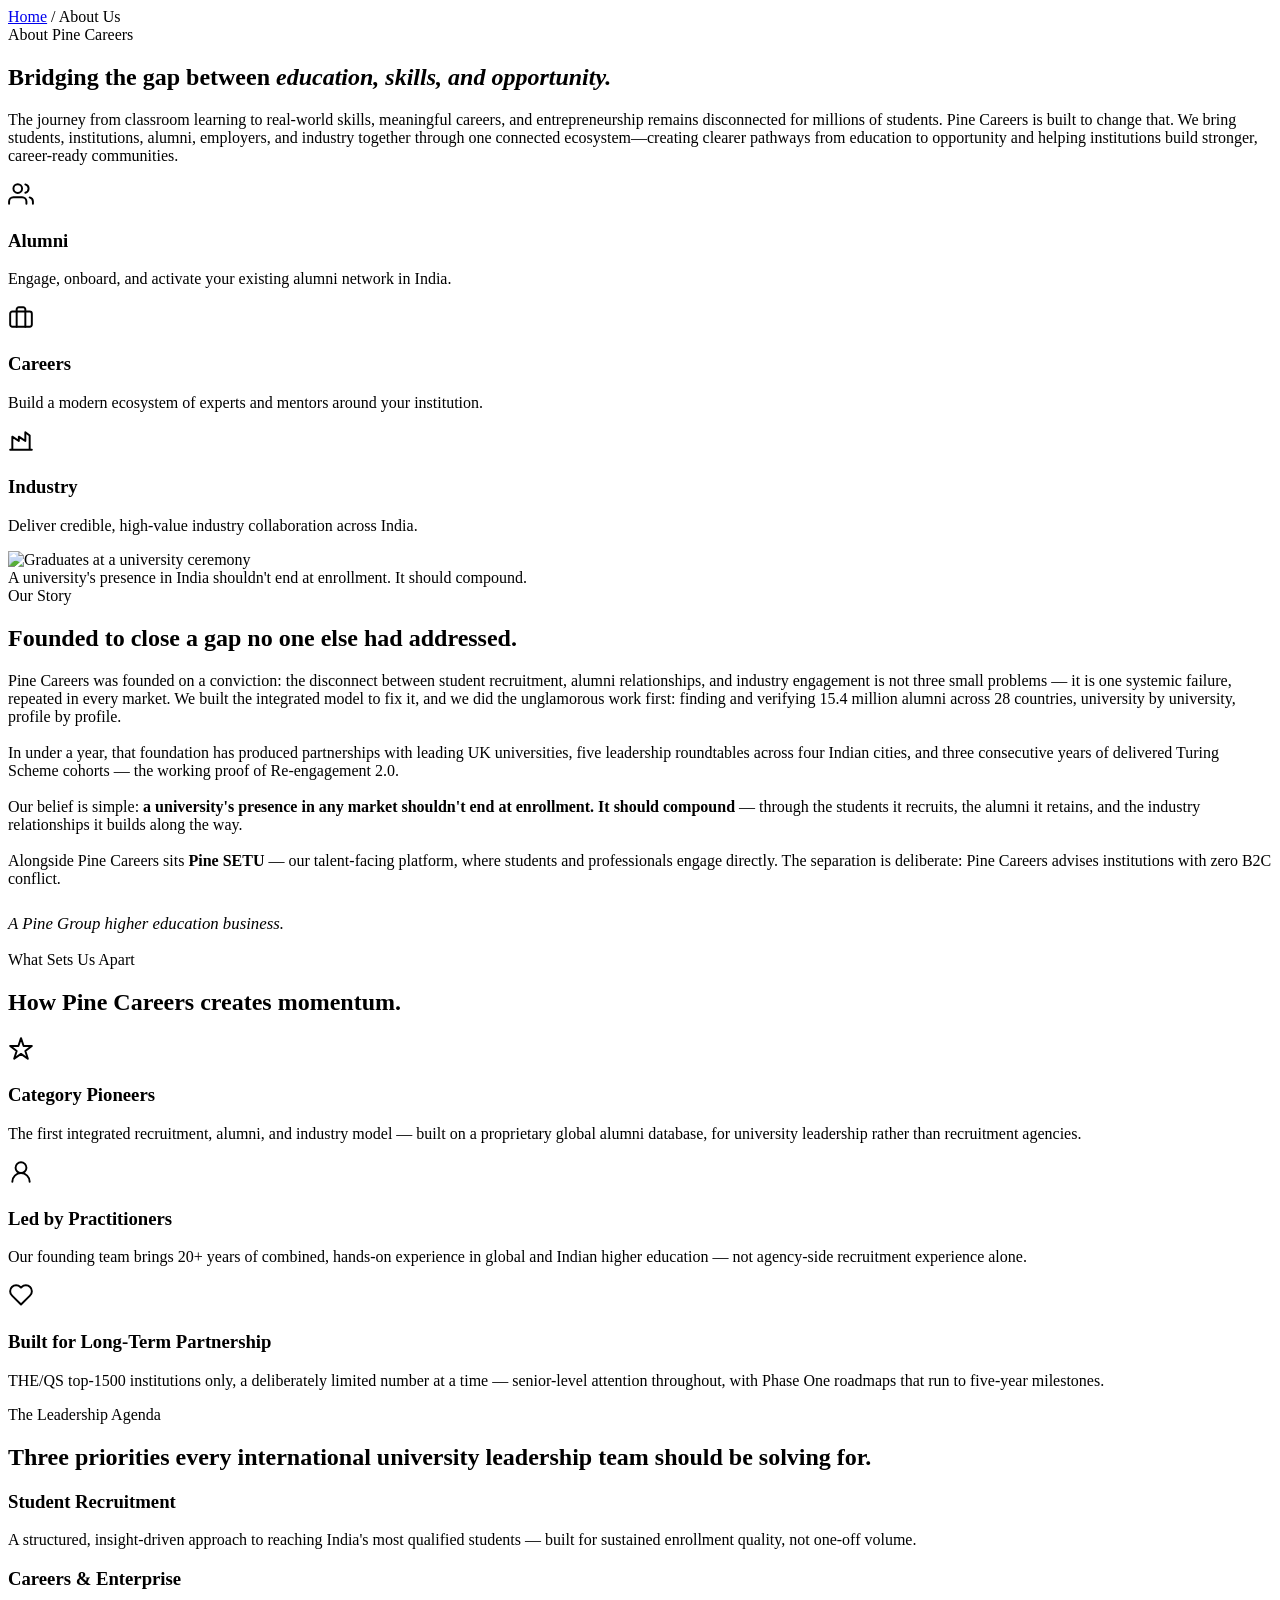
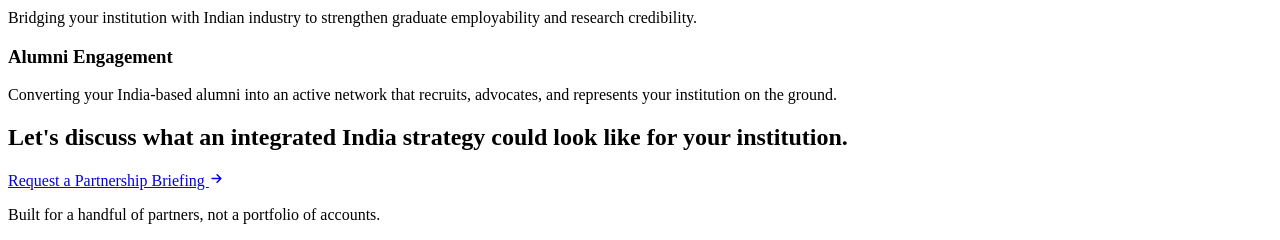
==== about.html @ 23c9c9a3 "Add files via upload" ====
<!DOCTYPE html>
<html lang="en">
<head>
  <meta charset="UTF-8">
  <meta name="viewport" content="width=device-width, initial-scale=1">
  <title>About Us — Pine Careers</title>
  <meta name="description" content="Pine Careers is the first firm built to manage your entire India strategy — recruitment, alumni, and industry as one interconnected system.">
  <link rel="icon" href="https://staging.pinecareers.com/images/logo.svg">
  <link rel="preconnect" href="https://fonts.googleapis.com">
  <link rel="preconnect" href="https://fonts.gstatic.com" crossorigin>
  <link href="https://fonts.googleapis.com/css2?family=Fraunces:ital,wght@0,400;0,500;0,600;0,700;1,500&family=Inter:wght@400;500;600;700&display=swap" rel="stylesheet">
  <link rel="stylesheet" href="css/style.css">
</head>
<body data-page="about">

<header class="site-header" id="site-header"></header>

<section class="hero compact">
  <div class="hero-inner">

    <nav class="breadcrumb" aria-label="Breadcrumb">
      <a href="index.html">Home</a>
      <span>/</span>
      <span>About Us</span>
    </nav>

    <span class="kicker">About Pine Careers</span>

    <h1>
      Bridging the gap between
      <em>education, skills, and opportunity.</em>
    </h1>

    <p class="lead">
      The journey from classroom learning to real-world skills, meaningful
      careers, and entrepreneurship remains disconnected for millions of
      students. Pine Careers is built to change that. We bring students,
      institutions, alumni, employers, and industry together through one
      connected ecosystem—creating clearer pathways from education to
      opportunity and helping institutions build stronger, career-ready
      communities.
    </p>

  </div>
</section>

<!-- Three pillars -->
<section class="section">
  <div class="container">
    <div class="grid cols-3">
      <div class="card reveal">
        <div class="card-icon"><svg width="26" height="26" viewBox="0 0 24 24" fill="none" stroke="currentColor" stroke-width="1.8" stroke-linecap="round" stroke-linejoin="round"><path d="M17 21v-2a4 4 0 0 0-4-4H5a4 4 0 0 0-4 4v2"/><circle cx="9" cy="7" r="4"/><path d="M23 21v-2a4 4 0 0 0-3-3.87M16 3.13a4 4 0 0 1 0 7.75"/></svg></div>
        <h3>Alumni</h3>
        <p>Engage, onboard, and activate your existing alumni network in India.</p>
      </div>
      <div class="card reveal reveal-d1">
        <div class="card-icon"><svg width="26" height="26" viewBox="0 0 24 24" fill="none" stroke="currentColor" stroke-width="1.8" stroke-linecap="round" stroke-linejoin="round"><rect x="2" y="7" width="20" height="14" rx="2"/><path d="M16 21V5a2 2 0 0 0-2-2h-4a2 2 0 0 0-2 2v16"/></svg></div>
        <h3>Careers</h3>
        <p>Build a modern ecosystem of experts and mentors around your institution.</p>
      </div>
      <div class="card reveal reveal-d2">
        <div class="card-icon"><svg width="26" height="26" viewBox="0 0 24 24" fill="none" stroke="currentColor" stroke-width="1.8" stroke-linecap="round" stroke-linejoin="round"><path d="M2 20h20M4 20V8l6 4V8l6 4V4l4 3v13"/></svg></div>
        <h3>Industry</h3>
        <p>Deliver credible, high-value industry collaboration across India.</p>
      </div>
    </div>
  </div>
</section>

<!-- Story -->
<section class="section alt">
  <div class="container">
    <div class="split">
      <div class="img-frame ratio-43 reveal">
        <img src="https://cms.pinegroup.org/api/media/file/about-us-min-scaled.jpg" alt="Graduates at a university ceremony" loading="lazy" onerror="this.onerror=null;this.src='https://images.unsplash.com/photo-1523050854058-8df90110c9f1?auto=format&fit=crop&w=1400&q=80'">
        <div class="img-caption">A university's presence in India shouldn't end at enrollment. It should compound.</div>
      </div>
      <div>
    <div class="section-head reveal">
      <span class="eyebrow">Our Story</span>
      <h2>Founded to close a gap no one else had addressed.</h2>
    </div>
    <div class="reveal">
      <p class="lead">Pine Careers was founded on a conviction: the disconnect between student recruitment, alumni relationships, and industry engagement is not three small problems — it is one systemic failure, repeated in every market. We built the integrated model to fix it, and we did the unglamorous work first: finding and verifying 15.4 million alumni across 28 countries, university by university, profile by profile.</p>
      <p class="lead" style="margin-top:18px;">In under a year, that foundation has produced partnerships with leading UK universities, five leadership roundtables across four Indian cities, and three consecutive years of delivered Turing Scheme cohorts — the working proof of Re-engagement 2.0.</p>
      <p class="lead" style="margin-top:18px;">Our belief is simple: <strong style="color:var(--navy-900);">a university's presence in any market shouldn't end at enrollment. It should compound</strong> — through the students it recruits, the alumni it retains, and the industry relationships it builds along the way.</p>
      <p class="lead" style="margin-top:18px;">Alongside Pine Careers sits <strong style="color:var(--navy-900);">Pine SETU</strong> — our talent-facing platform, where students and professionals engage directly. The separation is deliberate: Pine Careers advises institutions with zero B2C conflict.</p>
      <p style="margin-top:26px; font-family:var(--font-display); font-style:italic; color:var(--pine-600); font-size:1.05rem;">A Pine Group higher education business.</p>
    </div>
      </div>
    </div>
  </div>
</section>

<!-- Values -->
<section class="section dark on-dark">
  <div class="container">
    <div class="section-head reveal">
      <span class="eyebrow">What Sets Us Apart</span>
      <h2>How Pine Careers creates momentum.</h2>
    </div>
    <div class="grid cols-3">
      <div class="card on-navy reveal">
        <div class="card-icon"><svg width="26" height="26" viewBox="0 0 24 24" fill="none" stroke="currentColor" stroke-width="1.8" stroke-linecap="round" stroke-linejoin="round"><path d="M12 2l2.4 7.2H22l-6 4.6 2.3 7.2-6.3-4.5-6.3 4.5L8 13.8l-6-4.6h7.6z"/></svg></div>
        <h3>Category Pioneers</h3>
        <p>The first integrated recruitment, alumni, and industry model — built on a proprietary global alumni database, for university leadership rather than recruitment agencies.</p>
      </div>
      <div class="card on-navy reveal reveal-d1">
        <div class="card-icon"><svg width="26" height="26" viewBox="0 0 24 24" fill="none" stroke="currentColor" stroke-width="1.8" stroke-linecap="round" stroke-linejoin="round"><circle cx="12" cy="8" r="5"/><path d="M20 21a8 8 0 0 0-16 0"/></svg></div>
        <h3>Led by Practitioners</h3>
        <p>Our founding team brings 20+ years of combined, hands-on experience in global and Indian higher education — not agency-side recruitment experience alone.</p>
      </div>
      <div class="card on-navy reveal reveal-d2">
        <div class="card-icon"><svg width="26" height="26" viewBox="0 0 24 24" fill="none" stroke="currentColor" stroke-width="1.8" stroke-linecap="round" stroke-linejoin="round"><path d="M20.4 4.6a5.5 5.5 0 0 0-7.8 0L12 5.2l-.6-.6a5.5 5.5 0 0 0-7.8 7.8l.6.6L12 20.8 19.8 13l.6-.6a5.5 5.5 0 0 0 0-7.8z"/></svg></div>
        <h3>Built for Long-Term Partnership</h3>
        <p>THE/QS top-1500 institutions only, a deliberately limited number at a time — senior-level attention throughout, with Phase One roadmaps that run to five-year milestones.</p>
      </div>
    </div>
  </div>
</section>

<!-- Three priorities -->
<section class="section">
  <div class="container">
    <div class="section-head reveal">
      <span class="eyebrow">The Leadership Agenda</span>
      <h2>Three priorities every international university leadership team should be solving for.</h2>
    </div>
    <div class="grid cols-3">
      <div class="card feature reveal">
        <h3>Student Recruitment</h3>
        <p>A structured, insight-driven approach to reaching India's most qualified students — built for sustained enrollment quality, not one-off volume.</p>
      </div>
      <div class="card feature reveal reveal-d1">
        <h3>Careers &amp; Enterprise</h3>
        <p>Bridging your institution with Indian industry to strengthen graduate employability and research credibility.</p>
      </div>
      <div class="card feature reveal reveal-d2">
        <h3>Alumni Engagement</h3>
        <p>Converting your India-based alumni into an active network that recruits, advocates, and represents your institution on the ground.</p>
      </div>
    </div>
  </div>
</section>

<!-- CTA -->
<section class="section tight">
  <div class="container">
    <div class="cta-band reveal">
      <h2>Let's discuss what an integrated India strategy could look like for your institution.</h2>
      <a href="contact.html" class="btn btn-gold">Request a Partnership Briefing
        <svg width="15" height="15" viewBox="0 0 24 24" fill="none" stroke="currentColor" stroke-width="2.4" stroke-linecap="round" stroke-linejoin="round"><path d="M5 12h14M13 6l6 6-6 6"/></svg></a>
      <p class="cta-note">Built for a handful of partners, not a portfolio of accounts.</p>
    </div>
  </div>
</section>

<footer class="site-footer" id="site-footer"></footer>
<script src="js/main.js"></script>
</body>
</html>
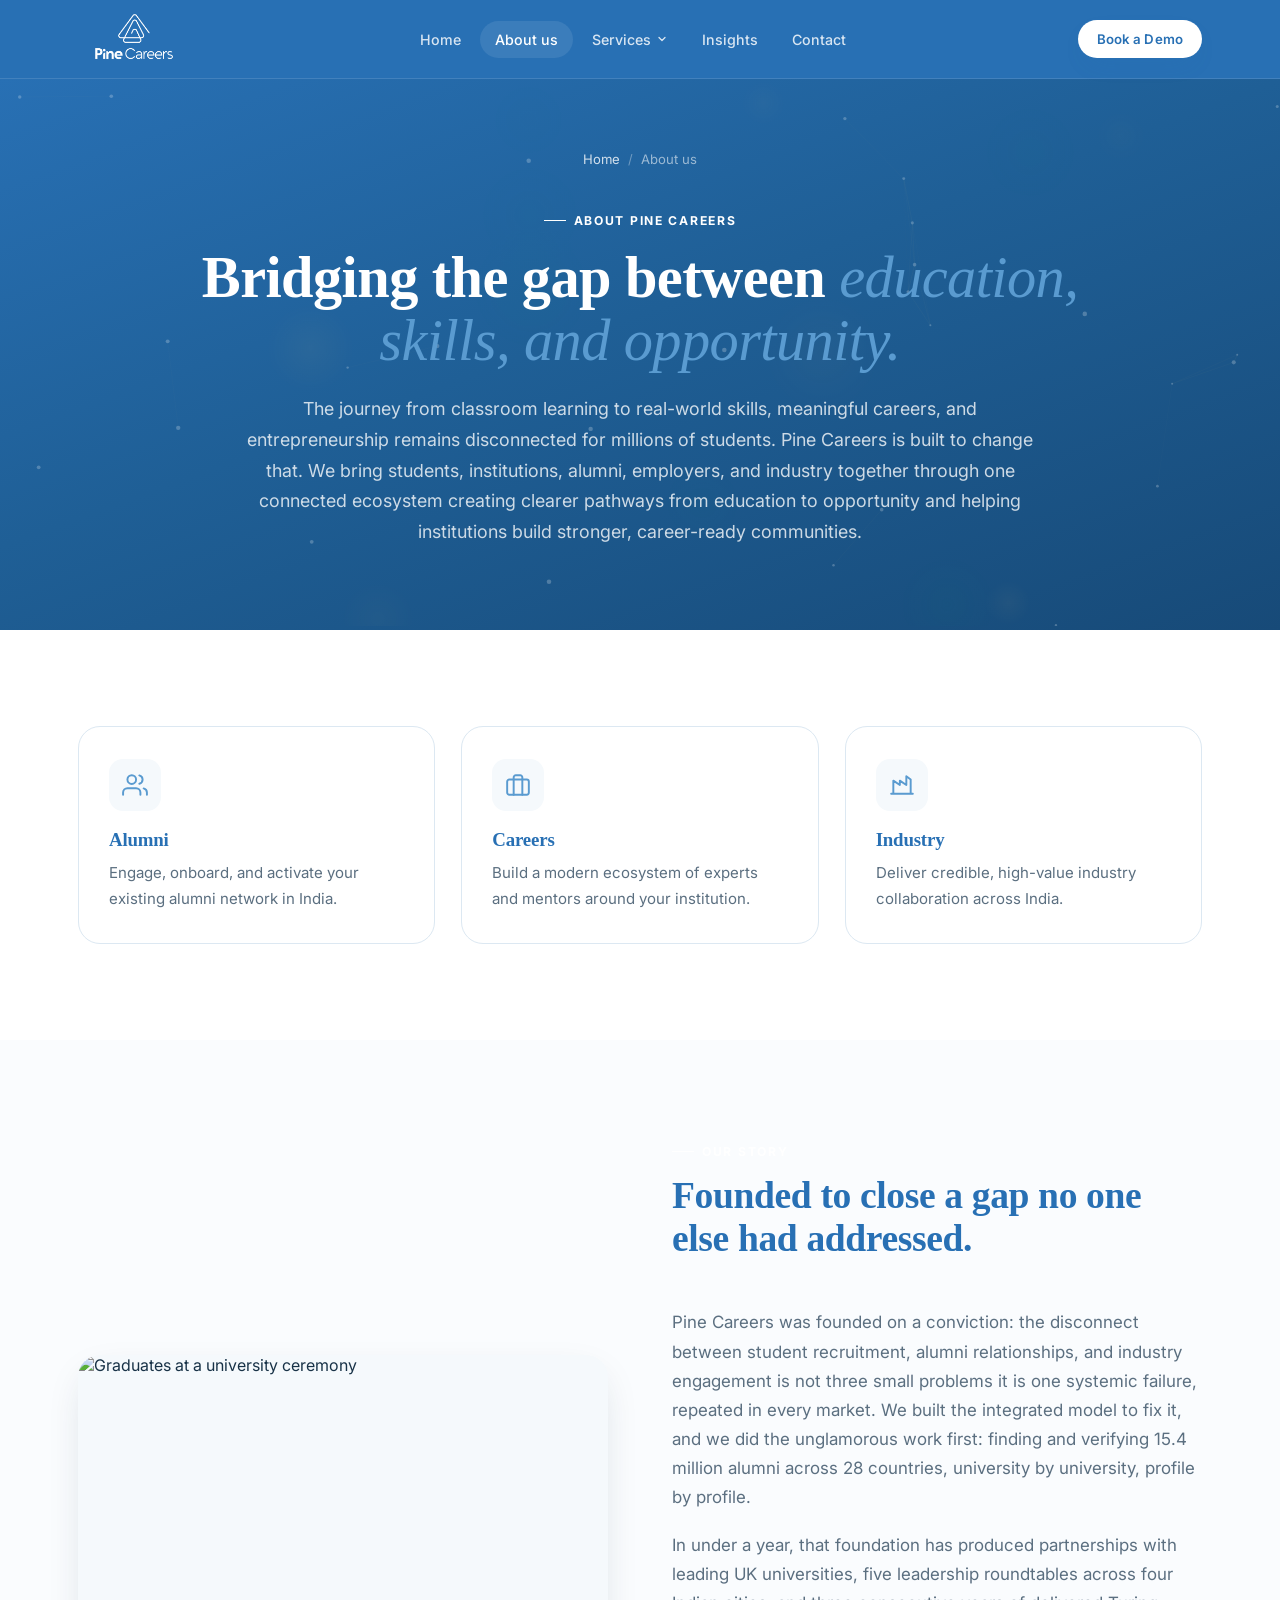
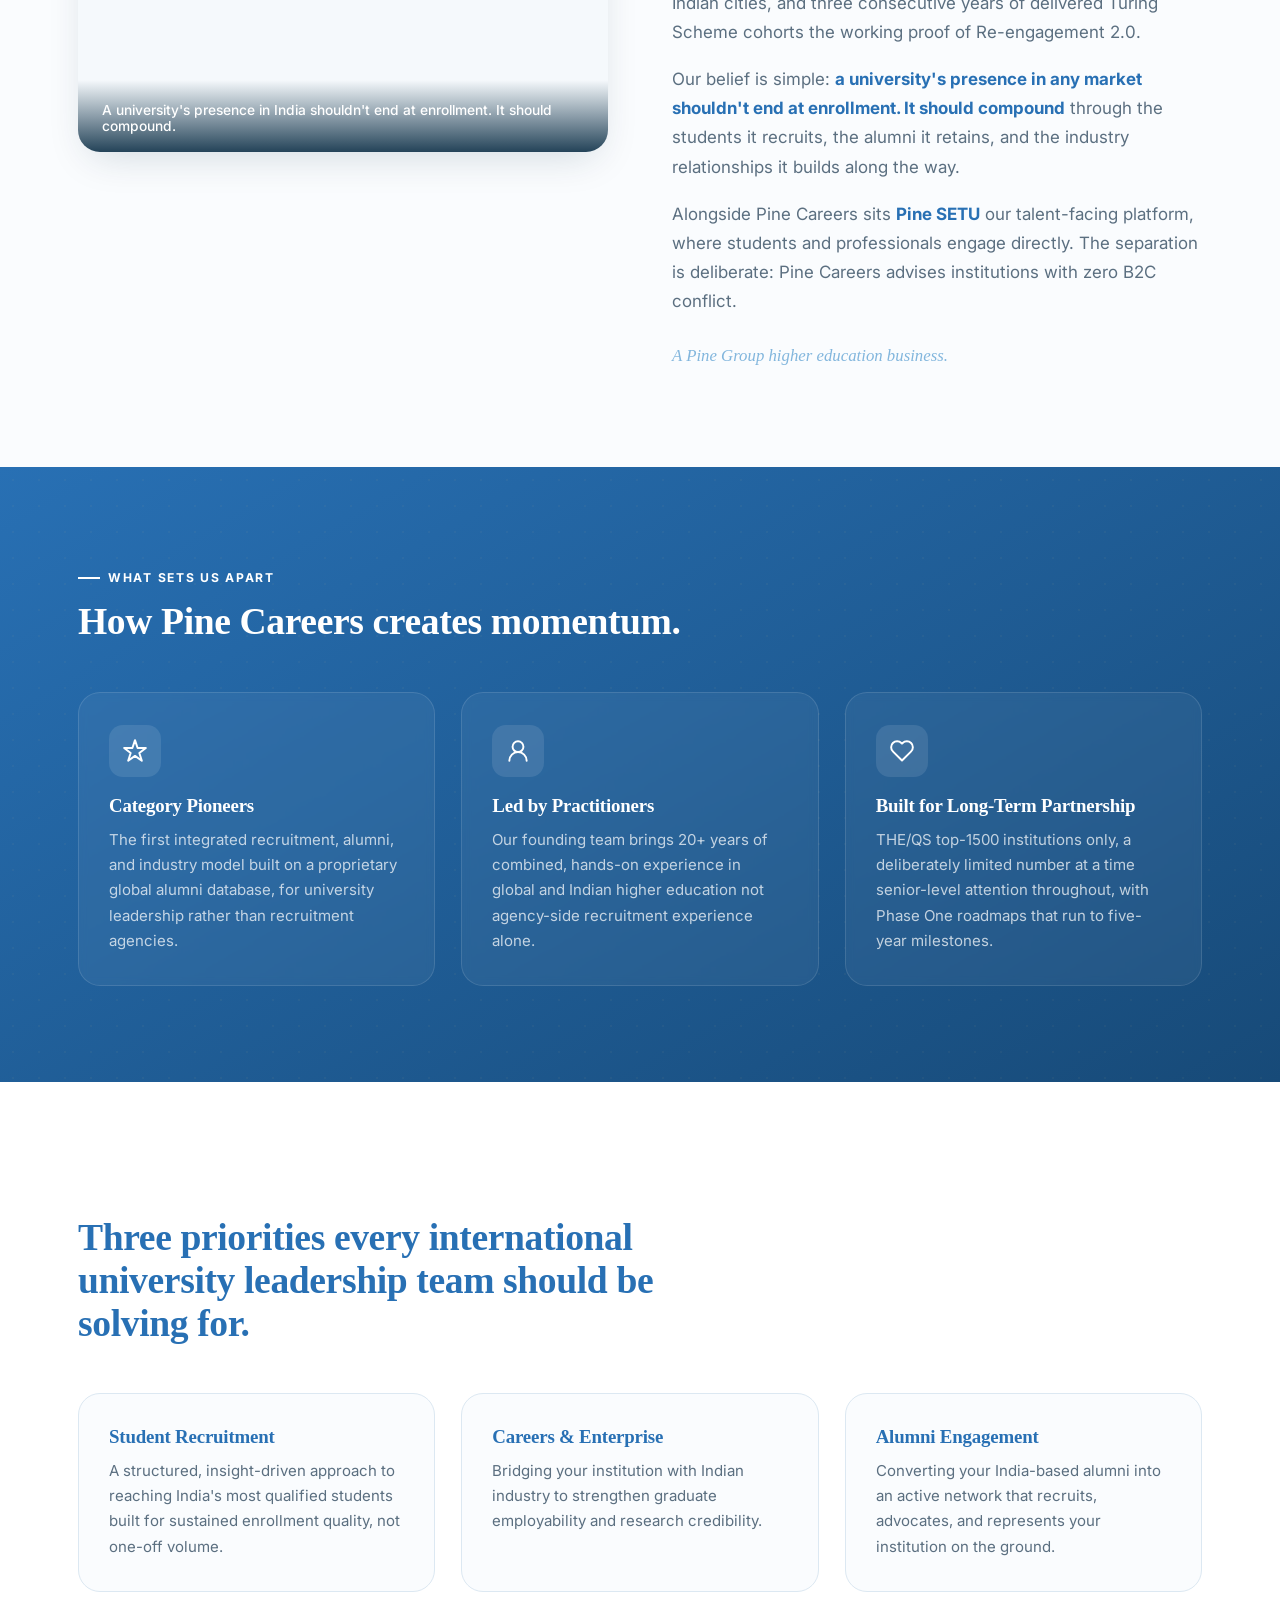
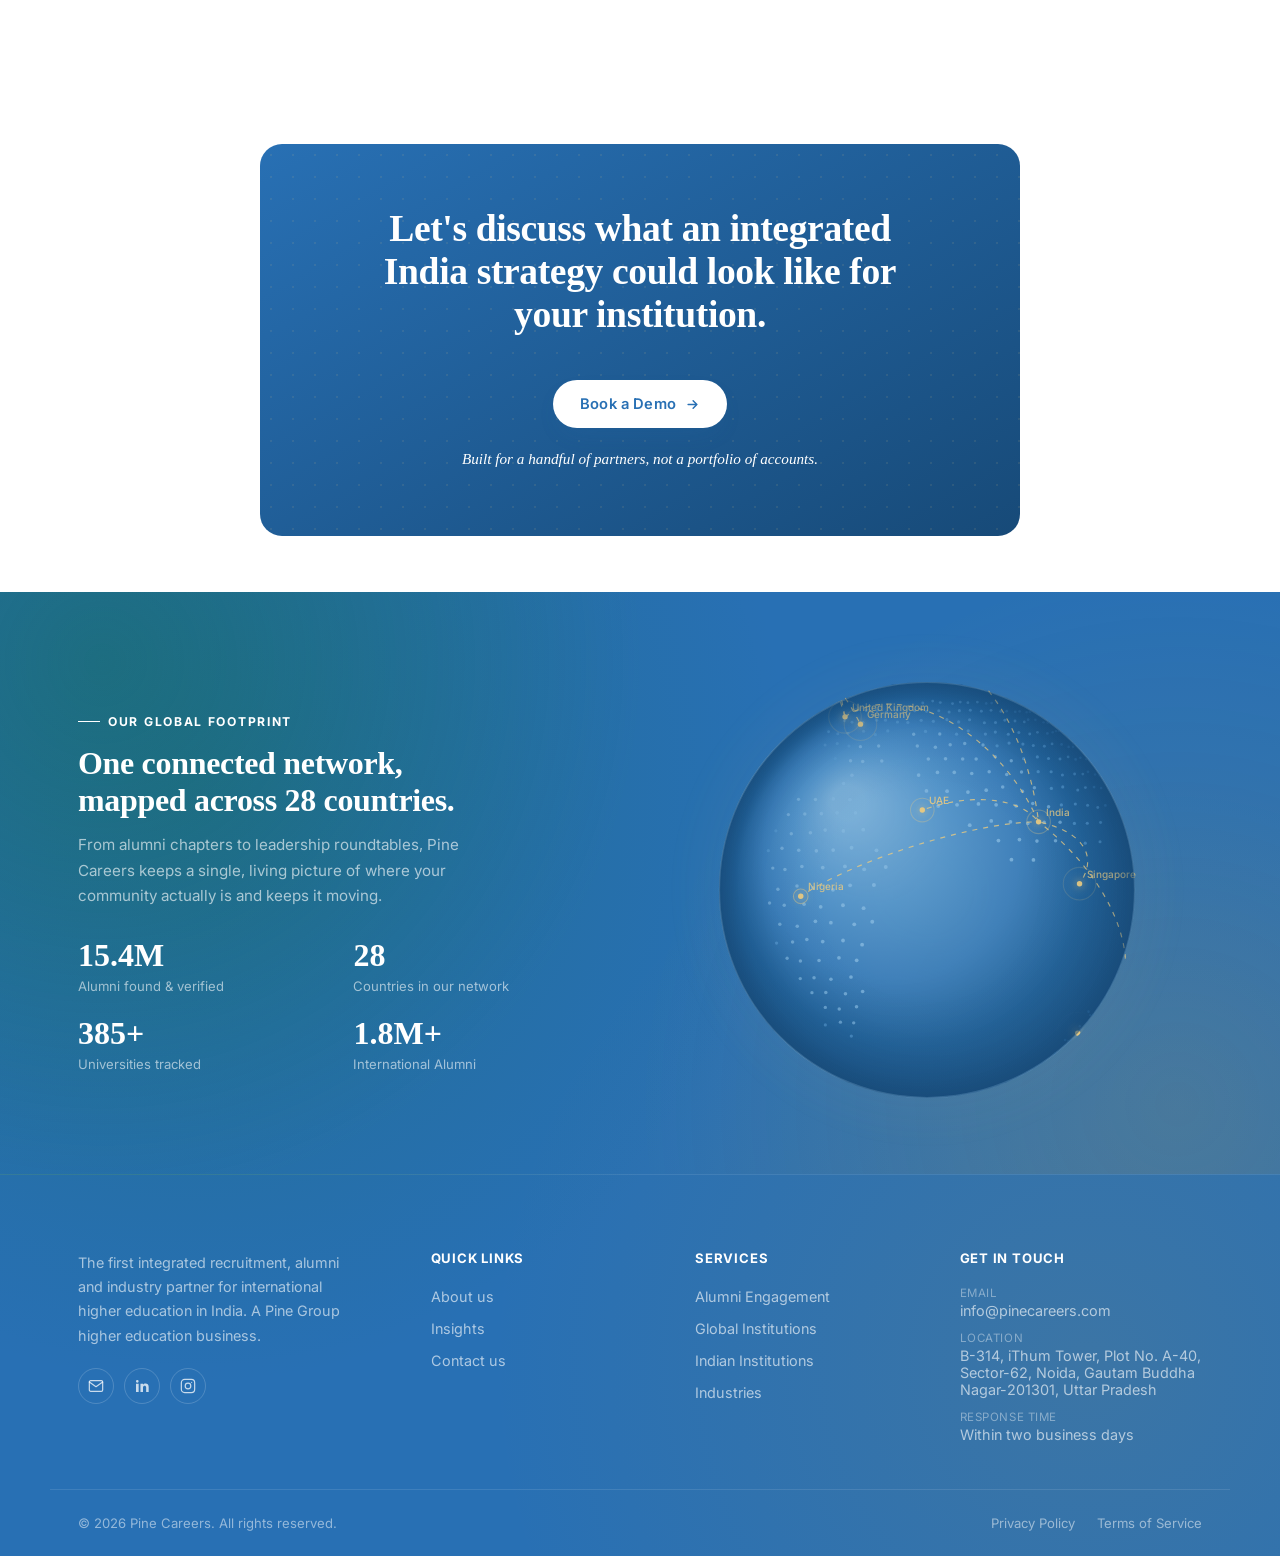
==== commit 64f69159: "Add files via upload" ====
--- a/about.html
+++ b/about.html
@@ -3,8 +3,8 @@
 <head>
   <meta charset="UTF-8">
   <meta name="viewport" content="width=device-width, initial-scale=1">
-  <title>About Us — Pine Careers</title>
-  <meta name="description" content="Pine Careers is the first firm built to manage your entire India strategy — recruitment, alumni, and industry as one interconnected system.">
+  <title>About us   Pine Careers</title>
+  <meta name="description" content="Pine Careers is the first firm built to manage your entire India strategy   recruitment, alumni, and industry as one interconnected system.">
   <link rel="icon" href="https://staging.pinecareers.com/images/logo.svg">
   <link rel="preconnect" href="https://fonts.googleapis.com">
   <link rel="preconnect" href="https://fonts.gstatic.com" crossorigin>
@@ -21,7 +21,7 @@
     <nav class="breadcrumb" aria-label="Breadcrumb">
       <a href="index.html">Home</a>
       <span>/</span>
-      <span>About Us</span>
+      <span>About us</span>
     </nav>
 
     <span class="kicker">About Pine Careers</span>
@@ -36,7 +36,7 @@
       careers, and entrepreneurship remains disconnected for millions of
       students. Pine Careers is built to change that. We bring students,
       institutions, alumni, employers, and industry together through one
-      connected ecosystem—creating clearer pathways from education to
+      connected ecosystem creating clearer pathways from education to
       opportunity and helping institutions build stronger, career-ready
       communities.
     </p>
@@ -81,10 +81,10 @@
       <h2>Founded to close a gap no one else had addressed.</h2>
     </div>
     <div class="reveal">
-      <p class="lead">Pine Careers was founded on a conviction: the disconnect between student recruitment, alumni relationships, and industry engagement is not three small problems — it is one systemic failure, repeated in every market. We built the integrated model to fix it, and we did the unglamorous work first: finding and verifying 15.4 million alumni across 28 countries, university by university, profile by profile.</p>
-      <p class="lead" style="margin-top:18px;">In under a year, that foundation has produced partnerships with leading UK universities, five leadership roundtables across four Indian cities, and three consecutive years of delivered Turing Scheme cohorts — the working proof of Re-engagement 2.0.</p>
-      <p class="lead" style="margin-top:18px;">Our belief is simple: <strong style="color:var(--navy-900);">a university's presence in any market shouldn't end at enrollment. It should compound</strong> — through the students it recruits, the alumni it retains, and the industry relationships it builds along the way.</p>
-      <p class="lead" style="margin-top:18px;">Alongside Pine Careers sits <strong style="color:var(--navy-900);">Pine SETU</strong> — our talent-facing platform, where students and professionals engage directly. The separation is deliberate: Pine Careers advises institutions with zero B2C conflict.</p>
+      <p class="lead">Pine Careers was founded on a conviction: the disconnect between student recruitment, alumni relationships, and industry engagement is not three small problems   it is one systemic failure, repeated in every market. We built the integrated model to fix it, and we did the unglamorous work first: finding and verifying 15.4 million alumni across 28 countries, university by university, profile by profile.</p>
+      <p class="lead" style="margin-top:18px;">In under a year, that foundation has produced partnerships with leading UK universities, five leadership roundtables across four Indian cities, and three consecutive years of delivered Turing Scheme cohorts   the working proof of Re-engagement 2.0.</p>
+      <p class="lead" style="margin-top:18px;">Our belief is simple: <strong style="color:var(--navy-900);">a university's presence in any market shouldn't end at enrollment. It should compound</strong>   through the students it recruits, the alumni it retains, and the industry relationships it builds along the way.</p>
+      <p class="lead" style="margin-top:18px;">Alongside Pine Careers sits <strong style="color:var(--navy-900);">Pine SETU</strong>   our talent-facing platform, where students and professionals engage directly. The separation is deliberate: Pine Careers advises institutions with zero B2C conflict.</p>
       <p style="margin-top:26px; font-family:var(--font-display); font-style:italic; color:var(--pine-600); font-size:1.05rem;">A Pine Group higher education business.</p>
     </div>
       </div>
@@ -103,17 +103,17 @@
       <div class="card on-navy reveal">
         <div class="card-icon"><svg width="26" height="26" viewBox="0 0 24 24" fill="none" stroke="currentColor" stroke-width="1.8" stroke-linecap="round" stroke-linejoin="round"><path d="M12 2l2.4 7.2H22l-6 4.6 2.3 7.2-6.3-4.5-6.3 4.5L8 13.8l-6-4.6h7.6z"/></svg></div>
         <h3>Category Pioneers</h3>
-        <p>The first integrated recruitment, alumni, and industry model — built on a proprietary global alumni database, for university leadership rather than recruitment agencies.</p>
+        <p>The first integrated recruitment, alumni, and industry model   built on a proprietary global alumni database, for university leadership rather than recruitment agencies.</p>
       </div>
       <div class="card on-navy reveal reveal-d1">
         <div class="card-icon"><svg width="26" height="26" viewBox="0 0 24 24" fill="none" stroke="currentColor" stroke-width="1.8" stroke-linecap="round" stroke-linejoin="round"><circle cx="12" cy="8" r="5"/><path d="M20 21a8 8 0 0 0-16 0"/></svg></div>
         <h3>Led by Practitioners</h3>
-        <p>Our founding team brings 20+ years of combined, hands-on experience in global and Indian higher education — not agency-side recruitment experience alone.</p>
+        <p>Our founding team brings 20+ years of combined, hands-on experience in global and Indian higher education   not agency-side recruitment experience alone.</p>
       </div>
       <div class="card on-navy reveal reveal-d2">
         <div class="card-icon"><svg width="26" height="26" viewBox="0 0 24 24" fill="none" stroke="currentColor" stroke-width="1.8" stroke-linecap="round" stroke-linejoin="round"><path d="M20.4 4.6a5.5 5.5 0 0 0-7.8 0L12 5.2l-.6-.6a5.5 5.5 0 0 0-7.8 7.8l.6.6L12 20.8 19.8 13l.6-.6a5.5 5.5 0 0 0 0-7.8z"/></svg></div>
         <h3>Built for Long-Term Partnership</h3>
-        <p>THE/QS top-1500 institutions only, a deliberately limited number at a time — senior-level attention throughout, with Phase One roadmaps that run to five-year milestones.</p>
+        <p>THE/QS top-1500 institutions only, a deliberately limited number at a time   senior-level attention throughout, with Phase One roadmaps that run to five-year milestones.</p>
       </div>
     </div>
   </div>
@@ -129,7 +129,7 @@
     <div class="grid cols-3">
       <div class="card feature reveal">
         <h3>Student Recruitment</h3>
-        <p>A structured, insight-driven approach to reaching India's most qualified students — built for sustained enrollment quality, not one-off volume.</p>
+        <p>A structured, insight-driven approach to reaching India's most qualified students   built for sustained enrollment quality, not one-off volume.</p>
       </div>
       <div class="card feature reveal reveal-d1">
         <h3>Careers &amp; Enterprise</h3>
@@ -148,7 +148,7 @@
   <div class="container">
     <div class="cta-band reveal">
       <h2>Let's discuss what an integrated India strategy could look like for your institution.</h2>
-      <a href="contact.html" class="btn btn-gold">Request a Partnership Briefing
+      <a href="contact.html" class="btn btn-gold"> Book a Demo
         <svg width="15" height="15" viewBox="0 0 24 24" fill="none" stroke="currentColor" stroke-width="2.4" stroke-linecap="round" stroke-linejoin="round"><path d="M5 12h14M13 6l6 6-6 6"/></svg></a>
       <p class="cta-note">Built for a handful of partners, not a portfolio of accounts.</p>
     </div>
--- a/css/style.css
+++ b/css/style.css
@@ -0,0 +1,2964 @@
+/* ==========================================================================
+   PINE CAREERS DESIGN SYSTEM
+
+   Navy / Pine / Gold editorial system built around one idea:
+   separate threads (recruitment, alumni, industry) converging into
+   a single, integrated strategy.
+
+   MOBILE UPDATE:
+   - Desktop layout unchanged
+   - Desktop map unchanged
+   - Desktop map size unchanged
+   - Mobile text gets equal left/right spacing
+   - Mobile map does not create unnecessary vertical space
+   ========================================================================== */
+
+:root {
+
+  /* Palette */
+  --navy-900: #2870B4;
+  --navy-800: #1F5F96;
+  --navy-700: #3F82BE;
+  --pine-800: #174A78;
+  --pine-700: #5A9BD0;
+  --pine-600: #82B6DD;
+  --gold-300: #FFFFFF;
+  --gold-400: #FFFFFF;
+  --gold-500: #FFFFFF;
+  --gold-600: #FFFFFF;
+  --paper: #F5F9FC;
+  --cream: #FAFCFE;
+  --line: #DCE8F2;
+  --slate: #5B6F80;
+  --mist: #8FA9BB;
+  --ink: #183247;
+  --white: #FFFFFF;
+
+  --font-display: 'Fraunces', Georgia, serif;
+  --font-body: 'Inter', -apple-system, BlinkMacSystemFont, 'Segoe UI', sans-serif;
+
+  --radius-lg: 22px;
+  --radius-md: 14px;
+  --radius-sm: 9px;
+
+  --shadow-sm: 0 2px 10px rgba(7, 42, 66, 0.06);
+  --shadow-md: 0 14px 40px -12px rgba(7, 42, 66, 0.18);
+  --shadow-lg: 0 30px 70px -20px rgba(7, 42, 66, 0.28);
+
+  --container-w: 1180px;
+  --ease: cubic-bezier(.22, .68, .32, 1);
+}
+
+
+/* ==========================================================================
+   RESET
+   ========================================================================== */
+
+*,
+*::before,
+*::after {
+  box-sizing: border-box;
+}
+
+html {
+  scroll-behavior: smooth;
+}
+
+body {
+  margin: 0;
+  font-family: var(--font-body);
+  color: var(--ink);
+  background: var(--white);
+  -webkit-font-smoothing: antialiased;
+  text-rendering: optimizeLegibility;
+  overflow-x: hidden;
+}
+
+img {
+  max-width: 100%;
+  display: block;
+}
+
+a {
+  color: inherit;
+  text-decoration: none;
+}
+
+ul {
+  margin: 0;
+  padding: 0;
+  list-style: none;
+}
+
+button {
+  font: inherit;
+}
+
+svg {
+  display: block;
+}
+
+::selection {
+  background: var(--gold-300);
+  color: var(--navy-900);
+}
+
+
+/* ==========================================================================
+   TYPOGRAPHY
+   ========================================================================== */
+
+h1,
+h2,
+h3,
+h4 {
+  font-family: var(--font-display);
+  color: var(--navy-900);
+  line-height: 1.14;
+  margin: 0 0 14px;
+  font-weight: 600;
+  letter-spacing: -0.01em;
+}
+
+h1 {
+  font-size: clamp(2.35rem, 4.6vw, 3.65rem);
+  line-height: 1.08;
+}
+
+h1 em {
+  font-style: italic;
+  font-weight: 500;
+  color: var(--pine-700);
+}
+
+h2 {
+  font-size: clamp(1.7rem, 3vw, 2.35rem);
+}
+
+h3 {
+  font-size: 1.18rem;
+  margin-bottom: 10px;
+}
+
+h4 {
+  font-size: 0.98rem;
+  margin-bottom: 8px;
+  color: var(--navy-900);
+}
+
+p {
+  margin: 0 0 1em;
+  color: var(--slate);
+  line-height: 1.68;
+}
+
+p:last-child {
+  margin-bottom: 0;
+}
+
+.lead {
+  font-size: 1.06rem;
+  color: var(--slate);
+  line-height: 1.72;
+}
+
+
+/* ==========================================================================
+   FOCUS VISIBILITY
+   ========================================================================== */
+
+a:focus-visible,
+button:focus-visible,
+input:focus-visible,
+textarea:focus-visible,
+select:focus-visible {
+  outline: 2px solid var(--gold-500);
+  outline-offset: 3px;
+  border-radius: 4px;
+}
+
+@media (prefers-reduced-motion: reduce) {
+
+  *,
+  *::before,
+  *::after {
+    animation-duration: 0.001ms !important;
+    animation-iteration-count: 1 !important;
+    transition-duration: 0.001ms !important;
+    scroll-behavior: auto !important;
+  }
+}
+
+
+/* ==========================================================================
+   LAYOUT HELPERS
+   ========================================================================== */
+
+.container {
+  max-width: var(--container-w);
+  margin: 0 auto;
+  padding: 0 28px;
+}
+
+.container.narrow {
+  max-width: 820px;
+}
+
+.section {
+  padding: 96px 0;
+}
+
+.section.tight {
+  padding: 56px 0;
+}
+
+.section.alt {
+  background: var(--cream);
+}
+
+.section.dark {
+  background: linear-gradient(
+    150deg,
+    var(--navy-900) 0%,
+    var(--pine-800) 100%
+  );
+  position: relative;
+}
+
+.section.dark::before {
+  content: "";
+  position: absolute;
+  inset: 0;
+  background-image:
+    radial-gradient(
+      rgba(228, 200, 131, 0.09) 1px,
+      transparent 1px
+    );
+  background-size: 26px 26px;
+  opacity: 0.5;
+  pointer-events: none;
+}
+
+.section.dark .container {
+  position: relative;
+  z-index: 1;
+}
+
+.section.on-dark h2,
+.section.on-dark h3,
+.section.on-dark h4 {
+  color: #fff;
+}
+
+.section.on-dark p {
+  color: rgba(255, 255, 255, 0.75);
+}
+
+.section.on-dark .eyebrow {
+  color: var(--gold-300);
+}
+
+.split {
+  display: grid;
+  grid-template-columns: 1fr 1fr;
+  gap: 64px;
+  align-items: center;
+}
+
+.section-head {
+  max-width: 640px;
+  margin-bottom: 48px;
+}
+
+.section-head.center {
+  max-width: 680px;
+  margin-left: auto;
+  margin-right: auto;
+  text-align: center;
+}
+
+.section-head p {
+  margin-top: 14px;
+}
+
+.eyebrow,
+.kicker {
+  display: inline-flex;
+  align-items: center;
+  gap: 8px;
+  font-family: var(--font-body);
+  font-weight: 700;
+  font-size: 0.76rem;
+  letter-spacing: 0.14em;
+  text-transform: uppercase;
+  color: var(--gold-600);
+  margin-bottom: 16px;
+}
+
+.eyebrow::before,
+.kicker::before {
+  content: "";
+  width: 22px;
+  height: 1.5px;
+  background: var(--gold-500);
+  display: inline-block;
+}
+
+.section.dark .kicker {
+  color: var(--gold-300);
+}
+
+.grid {
+  display: grid;
+  gap: 26px;
+}
+
+.grid.cols-2 {
+  grid-template-columns: repeat(2, 1fr);
+}
+
+.grid.cols-3 {
+  grid-template-columns: repeat(3, 1fr);
+}
+
+
+/* ==========================================================================
+   REVEAL ON SCROLL
+   ========================================================================== */
+
+.reveal {
+  opacity: 1;
+  transform: none;
+}
+
+html.reveal-active .reveal {
+  opacity: 0;
+  transform: translateY(22px);
+  transition:
+    opacity 0.7s var(--ease),
+    transform 0.7s var(--ease);
+}
+
+html.reveal-active .reveal.visible {
+  opacity: 1;
+  transform: none;
+}
+
+html.reveal-active .reveal-d1.visible {
+  transition-delay: 0.1s;
+}
+
+html.reveal-active .reveal-d2.visible {
+  transition-delay: 0.2s;
+}
+
+html.reveal-active .reveal-d3.visible {
+  transition-delay: 0.3s;
+}
+
+
+/* ==========================================================================
+   HEADER
+   ========================================================================== */
+
+.site-header {
+  position: sticky;
+  top: 0;
+  z-index: 200;
+  background: #2870B4;
+  backdrop-filter: blur(10px);
+  border-bottom: 1px solid rgba(255, 255, 255, 0.12);
+  transition:
+    background 0.3s var(--ease),
+    box-shadow 0.3s var(--ease);
+}
+
+.site-header.scrolled {
+  box-shadow: 0 8px 30px -12px rgba(40, 112, 180, 0.35);
+}
+
+.nav-bar {
+  max-width: var(--container-w);
+  margin: 0 auto;
+  padding: 0 28px;
+  display: flex;
+  align-items: center;
+  justify-content: space-between;
+  height: 78px;
+}
+
+.nav-logo {
+  display: flex !important;
+  align-items: center;
+  gap: 10px;
+  flex: 0 0 auto;
+  width: auto !important;
+  max-width: none !important;
+}
+
+.nav-logo img {
+  width: 110px !important;
+  max-width: none !important;
+  height: auto !important;
+  max-height: none !important;
+  display: block !important;
+  filter: brightness(0) invert(1);
+}
+
+.nav-logo .wordmark {
+  font-family: var(--font-display);
+  font-weight: 600;
+  font-size: 1.28rem;
+  color: #fff;
+  letter-spacing: -0.01em;
+}
+
+.nav-logo .wordmark em {
+  font-style: italic;
+  color: var(--gold-300);
+  font-weight: 500;
+}
+
+.nav-links {
+  display: flex;
+  align-items: center;
+  gap: 4px;
+}
+
+.nav-links > li {
+  position: relative;
+}
+
+.nav-links a,
+.nav-links .nav-drop-toggle {
+  display: flex;
+  align-items: center;
+  gap: 5px;
+  padding: 10px 15px;
+  border-radius: 999px;
+  font-size: 0.89rem;
+  font-weight: 500;
+  color: rgba(255, 255, 255, 0.82);
+  transition:
+    background 0.2s,
+    color 0.2s;
+  cursor: pointer;
+  background: none;
+  border: 0;
+}
+
+.nav-links a:hover,
+.nav-links .nav-drop-toggle:hover,
+.nav-links li.active > a,
+.nav-links li.active > .nav-drop-toggle {
+  color: #fff;
+  background: rgba(255, 255, 255, 0.09);
+}
+
+.nav-drop-toggle svg {
+  width: 12px;
+  height: 12px;
+  transition: transform 0.25s;
+}
+
+.nav-item.has-dropdown:hover .nav-drop-toggle svg,
+.nav-item.dropdown-open .nav-drop-toggle svg {
+  transform: rotate(180deg);
+}
+
+.nav-dropdown {
+  position: absolute;
+  top: calc(100% + 10px);
+  left: 50%;
+  transform: translateX(-50%) translateY(6px);
+  background: #fff;
+  border-radius: var(--radius-md);
+  box-shadow: var(--shadow-lg);
+  min-width: 250px;
+  padding: 10px;
+  opacity: 0;
+  visibility: hidden;
+  transition:
+    opacity 0.2s var(--ease),
+    transform 0.2s var(--ease),
+    visibility 0.2s;
+  border: 1px solid var(--line);
+}
+
+.nav-item.has-dropdown:hover .nav-dropdown,
+.nav-item.dropdown-open .nav-dropdown {
+  opacity: 1;
+  visibility: visible;
+  transform: translateX(-50%) translateY(0);
+}
+
+.nav-dropdown a {
+  display: flex;
+  flex-direction: column;
+  gap: 2px;
+  padding: 11px 14px;
+  border-radius: var(--radius-sm);
+  color: var(--navy-900);
+  font-size: 0.9rem;
+  font-weight: 600;
+}
+
+.nav-dropdown a:hover {
+  background: var(--cream);
+  color: var(--pine-700);
+}
+
+.nav-dropdown a span {
+  font-weight: 400;
+  font-size: 0.78rem;
+  color: var(--slate);
+}
+
+.nav-cta {
+  display: flex;
+  align-items: center;
+  gap: 14px;
+}
+
+.nav-toggle {
+  display: none;
+  flex-direction: column;
+  gap: 5px;
+  background: none;
+  border: 0;
+  cursor: pointer;
+  padding: 8px;
+}
+
+.nav-toggle span {
+  width: 22px;
+  height: 2px;
+  background: #fff;
+  border-radius: 2px;
+  transition:
+    transform 0.25s,
+    opacity 0.25s;
+}
+
+body.menu-open .nav-toggle span:nth-child(1) {
+  transform: translateY(7px) rotate(45deg);
+}
+
+body.menu-open .nav-toggle span:nth-child(2) {
+  opacity: 0;
+}
+
+body.menu-open .nav-toggle span:nth-child(3) {
+  transform: translateY(-7px) rotate(-45deg);
+}
+
+
+/* ==========================================================================
+   BUTTONS & LINKS
+   ========================================================================== */
+
+.btn {
+  display: inline-flex;
+  align-items: center;
+  gap: 9px;
+  padding: 14px 26px;
+  border-radius: 999px;
+  font-size: 0.92rem;
+  font-weight: 600;
+  letter-spacing: 0.01em;
+  border: 1.5px solid transparent;
+  cursor: pointer;
+  transition:
+    transform 0.25s var(--ease),
+    box-shadow 0.25s var(--ease),
+    background 0.25s,
+    color 0.25s,
+    border-color 0.25s;
+  white-space: nowrap;
+}
+
+.btn svg {
+  transition: transform 0.25s var(--ease);
+}
+
+.btn:hover svg {
+  transform: translateX(3px);
+}
+
+.btn:hover {
+  transform: translateY(-2px);
+}
+
+.btn-gold {
+  background: #FFFFFF;
+  color: var(--navy-900);
+  box-shadow: 0 10px 26px -10px rgba(40, 112, 180, 0.18);
+}
+
+.btn-gold:hover {
+  box-shadow: 0 16px 32px -8px rgba(40, 112, 180, 0.55);
+}
+
+.btn-primary {
+  background: var(--navy-900);
+  color: #fff;
+}
+
+.btn-primary:hover {
+  background: var(--navy-800);
+  box-shadow: 0 14px 28px -12px rgba(7, 42, 66, 0.45);
+}
+
+.btn-outline-light {
+  border-color: rgba(255, 255, 255, 0.4);
+  color: #fff;
+  background: transparent;
+}
+
+.btn-outline-light:hover {
+  background: rgba(255, 255, 255, 0.1);
+  border-color: #fff;
+}
+
+.btn-outline {
+  border-color: var(--line);
+  color: var(--navy-900);
+  background: #fff;
+}
+
+.btn-outline:hover {
+  border-color: var(--gold-500);
+  background: var(--paper);
+}
+
+.btn-sm {
+  padding: 10px 18px;
+  font-size: 0.83rem;
+}
+
+.text-link {
+  display: inline-flex;
+  align-items: center;
+  gap: 7px;
+  font-weight: 600;
+  font-size: 0.92rem;
+  color: var(--pine-700);
+  position: relative;
+}
+
+.text-link svg {
+  transition: transform 0.25s var(--ease);
+}
+
+.text-link:hover {
+  color: var(--gold-600);
+}
+
+.text-link:hover svg {
+  transform: translateX(4px);
+}
+
+
+/* ==========================================================================
+   HERO
+   ========================================================================== */
+
+.hero {
+  position: relative;
+  overflow: hidden;
+  background: linear-gradient(
+    160deg,
+    var(--navy-900) 0%,
+    var(--navy-800) 46%,
+    var(--pine-800) 100%
+  );
+  padding: 118px 0 108px;
+  isolation: isolate;
+}
+
+.hero-pattern {
+  position: absolute;
+  inset: 0;
+  width: 100%;
+  height: 100%;
+  z-index: 0;
+}
+
+.hero-inner {
+  position: relative;
+  z-index: 1;
+  max-width: 760px;
+  margin: 0 auto;
+  padding: 0 28px;
+  text-align: center;
+}
+
+.hero h1 {
+  color: #fff;
+}
+
+.hero .lead {
+  color: rgba(255, 255, 255, 0.78);
+  font-size: 1.12rem;
+  max-width: 640px;
+  margin: 20px auto 0;
+}
+
+.hero .kicker {
+  justify-content: center;
+  color: var(--gold-300);
+}
+
+.hero .kicker::before {
+  background: var(--gold-300);
+}
+
+.hero-actions {
+  display: flex;
+  align-items: center;
+  justify-content: center;
+  gap: 16px;
+  margin-top: 36px;
+  flex-wrap: wrap;
+}
+
+
+/* ==========================================================================
+   HERO FLEX / MAP LAYOUT
+   ========================================================================== */
+
+.hero-flex {
+  position: relative;
+  z-index: 1;
+  display: flex;
+  align-items: center;
+  justify-content: center;
+  gap: 40px;
+  max-width: 1320px;
+  margin: 0 auto;
+  width: 100%;
+}
+
+.hero-inner {
+  position: relative;
+  z-index: 5;
+  flex: 1 1 620px;
+  min-width: 0;
+  padding-right: 20px;
+}
+
+.hero-map {
+  flex: 1.25 1 560px;
+  min-width: 0;
+  display: flex;
+  justify-content: center;
+  align-items: center;
+  pointer-events: auto;
+  position: relative;
+  z-index: 4;
+}
+
+.hero-map svg {
+  display: block;
+}
+
+
+/* ==========================================================================
+   WORLD MAP WRAPPER
+   The aspect-ratio box keeps width and height locked together, so the
+   map always scales down (or up) as a single unit and never grows
+   wider/taller than its box. Since it can never exceed its own
+   container, it can never be clipped by .hero's overflow:hidden either
+   — at any screen size, including in-between "laptop" widths and the
+   narrower viewport DevTools leaves when docked.
+   ========================================================================== */
+
+.world-map-wrapper {
+  width: 100%;
+  max-width: 640px;
+  aspect-ratio: 850 / 400;
+  margin: 0 auto;
+  display: flex;
+  align-items: center;
+  justify-content: center;
+  position: relative;
+  overflow: visible;
+}
+
+
+/* ==========================================================================
+   WORLD MAP
+   ========================================================================== */
+
+.world-map,
+#worldMap {
+  width: 100% !important;
+  height: 100% !important;
+  max-width: none !important;
+  max-height: none !important;
+  display: block;
+  flex-shrink: 0;
+  pointer-events: auto;
+}
+
+
+/* ==========================================================================
+   COUNTRY DOTS
+   ========================================================================== */
+
+.wm-dot {
+  fill: rgba(255, 255, 255, 0.43);
+  opacity: 0.88;
+  pointer-events: all;
+  cursor: pointer;
+  transition:
+    fill 0.18s ease,
+    opacity 0.18s ease,
+    r 0.18s ease,
+    filter 0.18s ease;
+}
+
+.wm-dot:hover {
+  fill: #ffffff;
+  opacity: 1;
+  filter:
+    drop-shadow(
+      0 0 6px rgba(255, 255, 255, 0.9)
+    );
+}
+
+
+/* ==========================================================================
+   COUNTRY TOOLTIP
+   ========================================================================== */
+
+.wm-country-tooltip {
+  position: absolute;
+  left: 0;
+  top: 0;
+  z-index: 100;
+  pointer-events: none;
+  padding: 9px 14px;
+  border: 1px solid rgba(255, 255, 255, 0.35);
+  border-radius: 8px;
+  background: rgba(10, 25, 40, 0.96);
+  color: #ffffff;
+  font-family:
+    var(--font-body),
+    Arial,
+    Helvetica,
+    sans-serif;
+  font-size: 12px;
+  font-weight: 700;
+  letter-spacing: 0.04em;
+  text-transform: uppercase;
+  white-space: nowrap;
+  box-shadow:
+    0 10px 30px rgba(0, 0, 0, 0.35);
+  opacity: 0;
+  visibility: hidden;
+  transform:
+    translate(-50%, -100%)
+    translateY(-12px);
+  transition:
+    opacity 0.16s ease,
+    visibility 0.16s ease,
+    transform 0.16s ease;
+}
+
+.wm-country-tooltip.visible {
+  opacity: 1;
+  visibility: visible;
+  transform:
+    translate(-50%, -100%)
+    translateY(-16px);
+}
+
+
+/* ==========================================================================
+   MAP DOT GROUP
+   ========================================================================== */
+
+.map-dots circle {
+  transition:
+    opacity 0.2s ease,
+    fill 0.2s ease,
+    r 0.2s ease;
+}
+
+
+/* ==========================================================================
+   MAP ROUTES
+   ========================================================================== */
+
+.map-routes path {
+  transition:
+    stroke 0.2s ease,
+    stroke-width 0.2s ease,
+    stroke-opacity 0.2s ease;
+}
+
+.india-beacon {
+  pointer-events: none;
+}
+
+
+/* ==========================================================================
+   TABLET MAP (text and map share the row, narrower columns)
+   ========================================================================== */
+
+@media (max-width: 1100px) {
+
+  .hero-inner {
+    flex: 1 1 46%;
+    max-width: 46%;
+    padding-right: 20px;
+  }
+
+  .hero-map {
+    flex: 1 1 54%;
+    max-width: 54%;
+  }
+
+  .world-map-wrapper {
+    max-width: 480px;
+  }
+}
+
+
+/* ==========================================================================
+   LARGE DESKTOP MAP (extra room once the row has space to spare)
+   ========================================================================== */
+
+@media (min-width: 1440px) {
+
+  .hero-flex {
+    max-width: 1440px;
+    gap: 56px;
+  }
+
+  .world-map-wrapper {
+    max-width: 760px;
+  }
+}
+
+
+/* ==========================================================================
+   TABLET (map stacks under text, full row width)
+   ========================================================================== */
+
+@media (max-width: 991px) {
+
+  .hero-flex {
+    flex-direction: column;
+    gap: 25px;
+  }
+
+  .hero-inner {
+    flex: none;
+    width: 100%;
+    max-width: 100%;
+    padding-right: 0;
+  }
+
+  .hero-map {
+    width: 100%;
+    max-width: 100%;
+    flex: none;
+  }
+
+  .world-map-wrapper {
+    max-width: 480px;
+  }
+}
+
+
+/* ==========================================================================
+   MOBILE HERO
+   ========================================================================== */
+
+@media (max-width: 900px) {
+
+  .hero-flex {
+    flex-direction: column;
+    align-items: center;
+    justify-content: center;
+
+    width: 100%;
+    max-width: 100%;
+
+    margin: 0 auto;
+    padding: 0;
+
+    gap: 32px;
+  }
+
+
+  /* ------------------------------------------------------------------------
+     MOBILE TEXT
+     Equal left and right spacing
+     ------------------------------------------------------------------------ */
+
+  .hero-inner {
+    flex: none;
+
+    width: 100%;
+    max-width: 100%;
+
+    margin: 0 auto;
+
+    padding-left: 20px;
+    padding-right: 20px;
+
+    box-sizing: border-box;
+
+    /* Keep text alignment unchanged */
+    text-align: center;
+  }
+
+
+  /* ------------------------------------------------------------------------
+     MOBILE MAP
+     ------------------------------------------------------------------------ */
+
+  .hero-map {
+    flex: none;
+
+    width: 100%;
+    max-width: 100%;
+
+    margin: 0;
+    padding: 0 20px;
+
+    box-sizing: border-box;
+  }
+
+  .world-map-wrapper {
+    width: 100%;
+    max-width: 480px;
+  }
+}
+
+
+/* ==========================================================================
+   SMALL MOBILE
+   ========================================================================== */
+
+@media (max-width: 600px) {
+
+  .hero-flex {
+    width: 100%;
+    max-width: 100%;
+
+    margin: 0 auto;
+    padding: 0;
+  }
+
+
+  /* ------------------------------------------------------------------------
+     MOBILE TEXT   EQUAL LEFT / RIGHT SPACE
+     ------------------------------------------------------------------------ */
+
+  .hero-inner {
+    width: 100%;
+    max-width: 100%;
+
+    margin-left: auto;
+    margin-right: auto;
+
+    padding-left: 20px;
+    padding-right: 20px;
+
+    box-sizing: border-box;
+  }
+
+
+  /* ------------------------------------------------------------------------
+     MOBILE MAP
+     ------------------------------------------------------------------------ */
+
+  .hero-map {
+    width: 100%;
+    max-width: 100%;
+
+    margin: 0;
+    padding: 0 16px;
+
+    box-sizing: border-box;
+  }
+
+  .world-map-wrapper {
+    max-width: 100%;
+  }
+}
+
+
+/* ==========================================================================
+   COMPACT HERO CENTERED ABOUT / INNER PAGES
+   ========================================================================== */
+
+.hero.compact {
+  padding: 72px 0 82px;
+  text-align: center;
+}
+
+.hero.compact .hero-inner {
+  width: 100%;
+  max-width: 1050px;
+  margin: 0 auto;
+  padding: 0 28px;
+  text-align: center;
+}
+
+.hero.compact .breadcrumb {
+  display: flex;
+  align-items: center;
+  justify-content: center;
+  gap: 8px;
+  margin-bottom: 38px;
+  text-align: center;
+}
+
+.hero.compact .kicker {
+  display: inline-flex;
+  align-items: center;
+  justify-content: center;
+  margin-bottom: 18px;
+}
+
+.hero.compact h1 {
+  max-width: 1000px;
+  margin: 0 auto 22px;
+  text-align: center;
+}
+
+.hero.compact .lead {
+  max-width: 820px;
+  margin: 0 auto;
+  text-align: center;
+}
+
+.hero.compact .hero-actions {
+  justify-content: center;
+}
+
+
+/* ==========================================================================
+   BREADCRUMB
+   ========================================================================== */
+
+.breadcrumb {
+  display: flex;
+  align-items: center;
+  gap: 8px;
+  font-size: 0.82rem;
+  color: rgba(255, 255, 255, 0.55);
+  margin-bottom: 22px;
+}
+
+.breadcrumb a {
+  color: rgba(255, 255, 255, 0.8);
+  transition: color 0.2s;
+}
+
+.breadcrumb a:hover {
+  color: var(--gold-300);
+}
+
+.breadcrumb span:not(:last-child) {
+  color: rgba(255, 255, 255, 0.35);
+}
+
+
+/* ==========================================================================
+   CARDS
+   ========================================================================== */
+
+.card {
+  background: #fff;
+  border: 1px solid var(--line);
+  border-radius: var(--radius-lg);
+  padding: 32px 30px;
+  position: relative;
+  overflow: hidden;
+  transition:
+    transform 0.3s var(--ease),
+    box-shadow 0.3s var(--ease),
+    border-color 0.3s;
+}
+
+.card::before {
+  content: "";
+  position: absolute;
+  top: 0;
+  left: 0;
+  right: 0;
+  height: 3px;
+  background: linear-gradient(
+    90deg,
+    var(--gold-500),
+    var(--pine-600)
+  );
+  transform: scaleX(0);
+  transform-origin: left;
+  transition: transform 0.35s var(--ease);
+}
+
+.card:hover {
+  transform: translateY(-5px);
+  box-shadow: var(--shadow-md);
+  border-color: transparent;
+}
+
+.card:hover::before {
+  transform: scaleX(1);
+}
+
+.card h3 {
+  margin-bottom: 10px;
+}
+
+.card p {
+  font-size: 0.94rem;
+}
+
+a.card {
+  display: block;
+  color: inherit;
+}
+
+a.card .text-link {
+  margin-top: 16px;
+}
+
+.card-icon {
+  width: 52px;
+  height: 52px;
+  border-radius: 14px;
+  display: flex;
+  align-items: center;
+  justify-content: center;
+  background: var(--paper);
+  color: var(--pine-700);
+  margin-bottom: 18px;
+}
+
+.card.feature {
+  background: var(--cream);
+  border-color: var(--line);
+}
+
+.card.feature:hover {
+  background: #fff;
+}
+
+.card.on-navy {
+  background: rgba(255, 255, 255, 0.05);
+  border-color: rgba(255, 255, 255, 0.12);
+  backdrop-filter: blur(4px);
+}
+
+.card.on-navy h3 {
+  color: #fff;
+}
+
+.card.on-navy p {
+  color: rgba(255, 255, 255, 0.72);
+}
+
+.card.on-navy .card-icon {
+  background: rgba(255, 255, 255, 0.1);
+  color: var(--gold-300);
+}
+
+.card.on-navy:hover {
+  background: rgba(255, 255, 255, 0.09);
+  border-color: rgba(255, 255, 255, 0.22);
+}
+
+.card.on-navy::before {
+  background: linear-gradient(
+    90deg,
+    var(--gold-300),
+    var(--gold-500)
+  );
+}
+
+
+/* ==========================================================================
+   NUMBER CARDS
+   ========================================================================== */
+
+.num-card {
+  display: flex;
+  gap: 18px;
+  align-items: flex-start;
+  padding: 6px 0;
+}
+
+.num-card .num {
+  flex: 0 0 auto;
+  width: 52px;
+  height: 52px;
+  border-radius: 50%;
+  display: flex;
+  align-items: center;
+  justify-content: center;
+  background: linear-gradient(
+    150deg,
+    var(--navy-900),
+    var(--pine-800)
+  );
+  color: var(--gold-300);
+  font-family: var(--font-display);
+  font-weight: 600;
+  font-size: 0.95rem;
+}
+
+
+/* ==========================================================================
+   PILLAR ROWS
+   ========================================================================== */
+
+.pillar-row {
+  display: flex;
+  gap: 20px;
+  padding: 20px 0;
+  border-top: 1px solid var(--line);
+}
+
+.pillar-row:first-child {
+  border-top: 1px solid var(--line);
+}
+
+.pillar-key {
+  flex: 0 0 156px;
+  font-weight: 700;
+  font-size: 0.88rem;
+  color: var(--navy-900);
+  font-family: var(--font-display);
+}
+
+.pillar-row p {
+  font-size: 0.93rem;
+  margin: 0;
+}
+
+
+/* ==========================================================================
+   IMAGES
+   ========================================================================== */
+
+.img-frame {
+  position: relative;
+  border-radius: var(--radius-lg);
+  overflow: hidden;
+  box-shadow: var(--shadow-md);
+  background: var(--paper);
+}
+
+.img-frame img {
+  width: 100%;
+  height: 100%;
+  object-fit: cover;
+}
+
+.img-frame.ratio-43 {
+  aspect-ratio: 4 / 3;
+}
+
+.img-frame.ratio-169 {
+  aspect-ratio: 16 / 9;
+}
+
+.img-caption {
+  position: absolute;
+  left: 0;
+  right: 0;
+  bottom: 0;
+  padding: 22px 24px 18px;
+  background: linear-gradient(
+    0deg,
+    rgba(7, 42, 66, 0.88),
+    rgba(7, 42, 66, 0)
+  );
+  color: #fff;
+  font-size: 0.86rem;
+  font-weight: 500;
+}
+
+
+/* ==========================================================================
+   DIAGRAMS
+   ========================================================================== */
+
+.diagram-wrap {
+  background: #fff;
+  border: 1px solid var(--line);
+  border-radius: var(--radius-lg);
+  padding: 20px;
+  box-shadow: var(--shadow-sm);
+  overflow-x: auto;
+}
+
+.diagram-wrap svg {
+  width: 100%;
+  height: auto;
+  min-width: 520px;
+}
+
+
+/* ==========================================================================
+   STATS
+   ========================================================================== */
+
+.stats-band {
+  padding-top: 88px;
+  padding-bottom: 88px;
+}
+
+.stats-grid {
+  display: grid;
+  grid-template-columns: repeat(4, 1fr);
+  gap: 1px;
+  background: rgba(255, 255, 255, 0.1);
+  border-radius: var(--radius-lg);
+  overflow: hidden;
+  margin-top: 20px;
+}
+
+.stats-grid.light {
+  background: var(--line);
+}
+
+.stat {
+  background: rgba(255, 255, 255, 0.04);
+  padding: 34px 28px;
+  text-align: center;
+}
+
+.stats-grid.light .stat {
+  background: #fff;
+}
+
+.stat-value {
+  font-family: var(--font-display);
+  font-weight: 600;
+  font-size: 2.6rem;
+  color: var(--gold-300);
+  line-height: 1;
+}
+
+.stats-grid.light .stat-value {
+  color: var(--navy-900);
+}
+
+.stat-label {
+  font-weight: 700;
+  font-size: 0.9rem;
+  color: #fff;
+  margin-top: 10px;
+}
+
+.stats-grid.light .stat-label {
+  color: var(--navy-900);
+}
+
+.stat-desc {
+  font-size: 0.82rem;
+  color: rgba(255, 255, 255, 0.6);
+  margin-top: 6px;
+}
+
+.stats-grid.light .stat-desc {
+  color: var(--slate);
+}
+
+
+/* ==========================================================================
+   STEPPER
+   ========================================================================== */
+
+.stepper {
+  display: grid;
+  grid-template-columns: repeat(3, 1fr);
+  gap: 26px;
+  position: relative;
+}
+
+.step {
+  background: #fff;
+  border: 1px solid var(--line);
+  border-radius: var(--radius-lg);
+  padding: 30px 26px;
+  position: relative;
+}
+
+.step-num {
+  font-family: var(--font-display);
+  font-weight: 600;
+  font-size: 1rem;
+  color: var(--gold-600);
+  display: inline-flex;
+  align-items: center;
+  justify-content: center;
+  width: 44px;
+  height: 44px;
+  border-radius: 50%;
+  border: 1.5px solid var(--gold-500);
+  margin-bottom: 16px;
+}
+
+
+/* ==========================================================================
+   TESTIMONIALS
+   ========================================================================== */
+
+.testimonials {
+  background: var(--navy-900);
+  position: relative;
+  overflow: hidden;
+}
+
+.testimonials::before {
+  content: "";
+  position: absolute;
+  inset: 0;
+  background-image:
+    radial-gradient(
+      rgba(228, 200, 131, 0.08) 1px,
+      transparent 1px
+    );
+  background-size: 24px 24px;
+}
+
+.testimonials .container {
+  position: relative;
+  z-index: 1;
+}
+
+.testimonials .eyebrow {
+  color: var(--gold-300);
+}
+
+.testimonials h2 {
+  color: #fff;
+}
+
+.t-track {
+  position: relative;
+  max-width: 820px;
+  margin: 0 auto;
+}
+
+.t-slides {
+  position: relative;
+  min-height: 230px;
+}
+
+.t-slide {
+  position: absolute;
+  inset: 0;
+  opacity: 0;
+  visibility: hidden;
+  transform: translateY(10px);
+  transition:
+    opacity 0.5s var(--ease),
+    transform 0.5s var(--ease),
+    visibility 0.5s;
+}
+
+.t-slide.active {
+  position: relative;
+  opacity: 1;
+  visibility: visible;
+  transform: none;
+}
+
+.t-card {
+  text-align: center;
+  padding: 10px 20px;
+}
+
+.t-quote-mark {
+  display: block;
+  font-family: var(--font-display);
+  font-size: 3.6rem;
+  color: var(--gold-500);
+  line-height: 1;
+  margin-bottom: 6px;
+}
+
+.t-card blockquote {
+  margin: 0 0 28px;
+  font-family: var(--font-display);
+  font-style: italic;
+  font-weight: 500;
+  font-size: 1.28rem;
+  line-height: 1.5;
+  color: #fff;
+}
+
+.t-person {
+  display: flex;
+  align-items: center;
+  justify-content: center;
+  gap: 14px;
+}
+
+.t-avatar {
+  width: 52px;
+  height: 52px;
+  border-radius: 50%;
+  overflow: hidden;
+  border: 2px solid var(--gold-400);
+  flex: 0 0 auto;
+}
+
+.t-avatar img {
+  width: 100%;
+  height: 100%;
+  object-fit: cover;
+}
+
+.t-meta {
+  text-align: left;
+}
+
+.t-name {
+  font-weight: 700;
+  color: #fff;
+  font-size: 0.95rem;
+}
+
+.t-role {
+  font-size: 0.8rem;
+  color: rgba(255, 255, 255, 0.55);
+  margin-top: 2px;
+}
+
+.t-dots {
+  display: flex;
+  align-items: center;
+  justify-content: center;
+  gap: 9px;
+  margin-top: 36px;
+}
+
+.t-dots button {
+  width: 9px;
+  height: 9px;
+  border-radius: 50%;
+  border: 0;
+  background: rgba(255, 255, 255, 0.25);
+  padding: 0;
+  cursor: pointer;
+  transition:
+    background 0.25s,
+    transform 0.25s;
+}
+
+.t-dots button.active {
+  background: var(--gold-400);
+  transform: scale(1.3);
+}
+
+
+/* ==========================================================================
+   INSIGHTS / ARTICLE CARDS
+   ========================================================================== */
+
+.insight-card {
+  background: #fff;
+  border: 1px solid var(--line);
+  border-radius: var(--radius-lg);
+  overflow: hidden;
+  transition:
+    transform 0.3s var(--ease),
+    box-shadow 0.3s var(--ease);
+  display: flex;
+  flex-direction: column;
+}
+
+.insight-card:hover {
+  transform: translateY(-5px);
+  box-shadow: var(--shadow-md);
+}
+
+.insight-media {
+  aspect-ratio: 16 / 9;
+  background: var(--paper);
+  overflow: hidden;
+}
+
+.insight-media img {
+  width: 100%;
+  height: 100%;
+  object-fit: cover;
+  transition: transform 0.5s var(--ease);
+}
+
+.insight-card:hover .insight-media img {
+  transform: scale(1.05);
+}
+
+.insight-body {
+  padding: 26px 26px 28px;
+  display: flex;
+  flex-direction: column;
+  gap: 12px;
+  flex: 1;
+}
+
+.insight-tags {
+  display: flex;
+  gap: 8px;
+  flex-wrap: wrap;
+}
+
+.tag {
+  font-size: 0.72rem;
+  font-weight: 700;
+  letter-spacing: 0.03em;
+  text-transform: uppercase;
+  color: var(--pine-700);
+  background: var(--paper);
+  padding: 5px 11px;
+  border-radius: 999px;
+}
+
+.insight-body h3 {
+  font-size: 1.05rem;
+  margin-bottom: 0;
+}
+
+.insight-body h3 a {
+  transition: color 0.2s;
+}
+
+.insight-body h3 a:hover {
+  color: var(--pine-700);
+}
+
+.insight-body p {
+  font-size: 0.9rem;
+  margin: 0;
+}
+
+.insight-foot {
+  margin-top: auto;
+  padding-top: 12px;
+  display: flex;
+  align-items: center;
+  justify-content: space-between;
+  font-size: 0.8rem;
+  color: var(--mist);
+  gap: 14px;
+  flex-wrap: wrap;
+}
+
+.badge-date {
+  display: inline-block;
+  font-size: 0.76rem;
+  font-weight: 700;
+  letter-spacing: 0.02em;
+  color: var(--gold-600);
+  margin-bottom: 2px;
+}
+
+
+/* ==========================================================================
+   CASE STUDY BAND
+   ========================================================================== */
+
+.case-band {
+  display: grid;
+  grid-template-columns: 0.9fr 1.1fr;
+  gap: 0;
+  background: linear-gradient(
+    150deg,
+    var(--navy-900),
+    var(--pine-800)
+  );
+  border-radius: var(--radius-lg);
+  overflow: hidden;
+  box-shadow: var(--shadow-md);
+}
+
+.case-media {
+  min-height: 340px;
+}
+
+.case-media img {
+  width: 100%;
+  height: 100%;
+  object-fit: cover;
+}
+
+.case-body {
+  padding: 44px 44px 44px 40px;
+  display: flex;
+  flex-direction: column;
+  justify-content: center;
+}
+
+.case-body h3 {
+  color: #fff;
+  font-size: 1.5rem;
+}
+
+.case-body p {
+  color: rgba(255, 255, 255, 0.78);
+}
+
+.case-points {
+  margin: 20px 0 26px;
+  display: flex;
+  flex-direction: column;
+  gap: 13px;
+}
+
+.case-points li {
+  display: flex;
+  gap: 11px;
+  align-items: flex-start;
+  font-size: 0.9rem;
+  color: rgba(255, 255, 255, 0.85);
+}
+
+.case-points li svg {
+  flex: 0 0 auto;
+  margin-top: 3px;
+}
+
+
+/* ==========================================================================
+   COMPARE
+   ========================================================================== */
+
+.compare {
+  display: grid;
+  grid-template-columns: 1fr 1fr;
+  gap: 26px;
+}
+
+.compare-col {
+  border-radius: var(--radius-lg);
+  padding: 36px 34px;
+}
+
+.compare-col h3 {
+  font-size: 1.12rem;
+  margin-bottom: 22px;
+}
+
+.compare-col ul {
+  display: flex;
+  flex-direction: column;
+  gap: 16px;
+}
+
+.compare-col li {
+  display: flex;
+  gap: 12px;
+  align-items: flex-start;
+  font-size: 0.93rem;
+}
+
+.compare-col li svg {
+  flex: 0 0 auto;
+  margin-top: 2px;
+}
+
+.compare-col.challenges {
+  background: var(--paper);
+  border: 1px solid var(--line);
+}
+
+.compare-col.challenges h3 {
+  color: var(--navy-900);
+}
+
+.compare-col.challenges li {
+  color: var(--slate);
+}
+
+.compare-col.delivered {
+  background: linear-gradient(
+    150deg,
+    var(--navy-900),
+    var(--pine-800)
+  );
+}
+
+.compare-col.delivered h3 {
+  color: #fff;
+}
+
+.compare-col.delivered li {
+  color: rgba(255, 255, 255, 0.88);
+}
+
+
+/* ==========================================================================
+   CTA BAND
+   ========================================================================== */
+
+.cta-band {
+  text-align: center;
+  max-width: 760px;
+  margin: 0 auto;
+  padding: 64px 40px;
+  background: linear-gradient(
+    150deg,
+    var(--navy-900),
+    var(--pine-800)
+  );
+  border-radius: var(--radius-lg);
+  position: relative;
+  overflow: hidden;
+}
+
+.cta-band::before {
+  content: "";
+  position: absolute;
+  inset: 0;
+  background-image:
+    radial-gradient(
+      rgba(228, 200, 131, 0.1) 1px,
+      transparent 1px
+    );
+  background-size: 22px 22px;
+  pointer-events: none;
+}
+
+.cta-band > * {
+  position: relative;
+  z-index: 1;
+}
+
+.cta-band h2 {
+  color: #fff;
+  max-width: 560px;
+  margin-left: auto;
+  margin-right: auto;
+}
+
+.cta-band .lead {
+  color: rgba(255, 255, 255, 0.75);
+  margin-top: 14px;
+}
+
+.cta-band .btn {
+  margin-top: 30px;
+}
+
+.cta-note {
+  margin-top: 18px;
+  font-family: var(--font-display);
+  font-style: italic;
+  font-size: 0.95rem;
+  color: var(--gold-300);
+}
+
+
+/* ==========================================================================
+   CONTACT PAGE
+   ========================================================================== */
+
+.contact-layout {
+  display: grid;
+  grid-template-columns: 1fr 1.05fr;
+  gap: 56px;
+  align-items: start;
+}
+
+.contact-info-card {
+  background: var(--cream);
+  border: 1px solid var(--line);
+  border-radius: var(--radius-lg);
+  padding: 8px 26px;
+}
+
+.contact-item {
+  display: flex;
+  gap: 16px;
+  align-items: flex-start;
+  padding: 20px 0;
+  border-bottom: 1px solid var(--line);
+}
+
+.contact-item:last-child {
+  border-bottom: 0;
+}
+
+.ci-icon {
+  flex: 0 0 auto;
+  width: 42px;
+  height: 42px;
+  border-radius: 11px;
+  display: flex;
+  align-items: center;
+  justify-content: center;
+  background: #fff;
+  color: var(--pine-700);
+  box-shadow: var(--shadow-sm);
+}
+
+.contact-item h4 {
+  margin-bottom: 4px;
+}
+
+.contact-item p,
+.contact-item a {
+  font-size: 0.92rem;
+  color: var(--slate);
+}
+
+.contact-item a {
+  color: var(--pine-700);
+  font-weight: 600;
+}
+
+.contact-item a:hover {
+  color: var(--gold-600);
+}
+
+.form-card {
+  background: #fff;
+  border: 1px solid var(--line);
+  border-radius: var(--radius-lg);
+  padding: 40px;
+  box-shadow: var(--shadow-md);
+}
+
+.form-grid {
+  display: grid;
+  grid-template-columns: 1fr 1fr;
+  gap: 20px;
+}
+
+.form-field {
+  display: flex;
+  flex-direction: column;
+  gap: 8px;
+}
+
+.form-field.full {
+  grid-column: 1 / -1;
+}
+
+.form-field label {
+  font-size: 0.83rem;
+  font-weight: 600;
+  color: var(--navy-900);
+}
+
+.form-field input,
+.form-field select,
+.form-field textarea {
+  border: 1.5px solid var(--line);
+  border-radius: var(--radius-sm);
+  padding: 12px 14px;
+  font-family: var(--font-body);
+  font-size: 0.92rem;
+  color: var(--ink);
+  background: var(--cream);
+  transition:
+    border-color 0.2s,
+    background 0.2s;
+}
+
+.form-field input:focus,
+.form-field select:focus,
+.form-field textarea:focus {
+  border-color: var(--gold-500);
+  background: #fff;
+  outline: none;
+}
+
+.form-field textarea {
+  min-height: 110px;
+  resize: vertical;
+}
+
+.form-note {
+  font-size: 0.78rem;
+  color: var(--mist);
+  margin-top: 14px;
+  text-align: center;
+}
+
+.form-success {
+  display: none;
+  margin-top: 16px;
+  padding: 14px 16px;
+  border-radius: var(--radius-sm);
+  background: #EFF7F2;
+  border: 1px solid #CDE7D8;
+  color: var(--pine-800);
+  font-size: 0.87rem;
+  font-weight: 500;
+  text-align: center;
+}
+
+.form-success.visible {
+  display: block;
+}
+
+
+/* ==========================================================================
+   LEGAL PAGES
+   ========================================================================== */
+
+.legal-content h2 {
+  font-size: 1.3rem;
+  margin-top: 38px;
+  margin-bottom: 12px;
+}
+
+.legal-content h2:first-of-type {
+  margin-top: 0;
+}
+
+.legal-content p,
+.legal-content li {
+  color: var(--slate);
+  font-size: 0.96rem;
+}
+
+.legal-content ul {
+  margin: 14px 0;
+  padding-left: 22px;
+  list-style: disc;
+  display: flex;
+  flex-direction: column;
+  gap: 8px;
+}
+
+.legal-content a {
+  color: var(--pine-700);
+  font-weight: 600;
+}
+
+.legal-content a:hover {
+  color: var(--gold-600);
+}
+
+
+/* ==========================================================================
+   FOOTER
+   ========================================================================== */
+
+.site-footer {
+  background: var(--navy-900);
+  color: rgba(255, 255, 255, 0.7);
+  position: relative;
+  overflow: hidden;
+}
+
+.site-footer::before {
+  content: "";
+  position: absolute;
+  inset: 0;
+  background:
+    radial-gradient(
+      circle at 15% 20%,
+      rgba(20, 107, 87, 0.35),
+      transparent 45%
+    ),
+    radial-gradient(
+      circle at 85% 80%,
+      rgba(201, 154, 60, 0.12),
+      transparent 45%
+    );
+  pointer-events: none;
+}
+
+.footer-main {
+  position: relative;
+  z-index: 1;
+  max-width: var(--container-w);
+  margin: 0 auto;
+  padding: 76px 28px 46px;
+  display: grid;
+  grid-template-columns: 1.4fr 1fr 1fr 1.1fr;
+  gap: 44px;
+}
+
+.footer-brand .wordmark {
+  font-family: var(--font-display);
+  font-weight: 600;
+  font-size: 1.4rem;
+  color: #fff;
+  margin-bottom: 16px;
+  display: block;
+}
+
+.footer-brand .wordmark em {
+  font-style: italic;
+  color: var(--gold-300);
+  font-weight: 500;
+}
+
+.footer-brand p {
+  color: rgba(255, 255, 255, 0.6);
+  font-size: 0.9rem;
+  max-width: 280px;
+}
+
+.footer-social {
+  display: flex;
+  gap: 10px;
+  margin-top: 20px;
+}
+
+.footer-social a {
+  width: 36px;
+  height: 36px;
+  border-radius: 50%;
+  border: 1px solid rgba(255, 255, 255, 0.18);
+  display: flex;
+  align-items: center;
+  justify-content: center;
+  color: rgba(255, 255, 255, 0.75);
+  transition:
+    background 0.2s,
+    border-color 0.2s,
+    color 0.2s;
+}
+
+.footer-social a:hover {
+  background: var(--gold-500);
+  border-color: var(--gold-500);
+  color: var(--navy-900);
+}
+
+.footer-col h4 {
+  color: #fff;
+  font-family: var(--font-body);
+  font-weight: 700;
+  font-size: 0.82rem;
+  letter-spacing: 0.06em;
+  text-transform: uppercase;
+  margin-bottom: 20px;
+}
+
+.footer-col ul {
+  display: flex;
+  flex-direction: column;
+  gap: 12px;
+}
+
+.footer-col a,
+.footer-col span {
+  font-size: 0.9rem;
+  color: rgba(255, 255, 255, 0.62);
+  transition: color 0.2s;
+}
+
+.footer-col a:hover {
+  color: var(--gold-300);
+}
+
+.footer-col.contact li {
+  display: flex;
+  flex-direction: column;
+  gap: 2px;
+}
+
+.footer-col.contact .label {
+  font-size: 0.72rem;
+  text-transform: uppercase;
+  letter-spacing: 0.05em;
+  color: rgba(255, 255, 255, 0.4);
+}
+
+.footer-bottom {
+  position: relative;
+  z-index: 1;
+  border-top: 1px solid rgba(255, 255, 255, 0.1);
+  padding: 22px 28px;
+  max-width: var(--container-w);
+  margin: 0 auto;
+  display: flex;
+  align-items: center;
+  justify-content: space-between;
+  flex-wrap: wrap;
+  gap: 14px;
+}
+
+.footer-bottom p {
+  color: rgba(255, 255, 255, 0.5);
+  font-size: 0.82rem;
+  margin: 0;
+}
+
+.footer-legal {
+  display: flex;
+  gap: 22px;
+}
+
+.footer-legal a {
+  font-size: 0.82rem;
+  color: rgba(255, 255, 255, 0.5);
+  transition: color 0.2s;
+}
+
+.footer-legal a:hover {
+  color: var(--gold-300);
+}
+
+
+/* ==========================================================================
+   HERO NETWORK ANIMATION
+   ========================================================================== */
+
+.hero-network {
+  position: absolute;
+  inset: 0;
+  width: 100%;
+  height: 100%;
+  z-index: 0;
+  opacity: 0.55;
+  pointer-events: none;
+}
+
+.hero.compact .hero-network {
+  opacity: 0.42;
+}
+
+
+/* ==========================================================================
+   ROTATING GLOBE
+   ========================================================================== */
+
+.globe-wrap {
+  position: relative;
+  width: 100%;
+  aspect-ratio: 1 / 1;
+  border-radius: 50%;
+  overflow: visible;
+}
+
+.globe-wrap::before {
+  content: "";
+  position: absolute;
+  inset: -14%;
+  border-radius: 50%;
+  background:
+    radial-gradient(
+      circle,
+      rgba(228, 200, 131, 0.16),
+      transparent 68%
+    );
+  filter: blur(6px);
+  pointer-events: none;
+  animation: globeGlowPulse 6s ease-in-out infinite;
+}
+
+@keyframes globeGlowPulse {
+
+  0%,
+  100% {
+    opacity: 0.65;
+    transform: scale(1);
+  }
+
+  50% {
+    opacity: 1;
+    transform: scale(1.04);
+  }
+}
+
+.globe-canvas {
+  position: relative;
+  z-index: 1;
+  width: 100%;
+  height: 100%;
+  display: block;
+  border-radius: 50%;
+}
+
+@media (prefers-reduced-motion: reduce) {
+
+  .globe-wrap::before {
+    animation: none;
+  }
+}
+
+
+/* ==========================================================================
+   FOOTER GLOBAL IMPACT BAND
+   ========================================================================== */
+
+.global-impact {
+  position: relative;
+  z-index: 1;
+  border-bottom: 1px solid rgba(255, 255, 255, 0.09);
+  background:
+    radial-gradient(
+      circle at 8% 12%,
+      rgba(20, 107, 87, 0.4),
+      transparent 42%
+    ),
+    radial-gradient(
+      circle at 92% 88%,
+      rgba(201, 154, 60, 0.14),
+      transparent 42%
+    );
+}
+
+.gi-inner {
+  max-width: var(--container-w);
+  margin: 0 auto;
+  padding: 70px 28px 56px;
+  display: grid;
+  grid-template-columns: 1fr 1.05fr;
+  gap: 52px;
+  align-items: center;
+}
+
+.gi-text .eyebrow {
+  color: var(--gold-300);
+}
+
+.gi-text h2 {
+  color: #fff;
+  font-size: clamp(1.5rem, 2.6vw, 2rem);
+  max-width: 420px;
+}
+
+.gi-text p {
+  color: rgba(255, 255, 255, 0.62);
+  max-width: 420px;
+  font-size: 0.95rem;
+}
+
+.gi-stats {
+  display: grid;
+  grid-template-columns: 1fr 1fr;
+  gap: 22px 28px;
+  margin-top: 30px;
+}
+
+.gi-stat-value {
+  font-family: var(--font-display);
+  font-weight: 600;
+  font-size: 2rem;
+  color: var(--gold-300);
+  line-height: 1;
+}
+
+.gi-stat-label {
+  font-size: 0.82rem;
+  color: rgba(255, 255, 255, 0.58);
+  margin-top: 6px;
+  line-height: 1.4;
+}
+
+.gi-map {
+  position: relative;
+  display: flex;
+  align-items: center;
+  justify-content: center;
+  padding: 18px;
+}
+
+.gi-map .globe-wrap {
+  max-width: 420px;
+  margin: 0 auto;
+}
+
+.gi-map-caption {
+  position: absolute;
+  left: 50%;
+  bottom: 2px;
+  transform: translateX(-50%);
+  font-size: 0.72rem;
+  letter-spacing: 0.06em;
+  text-transform: uppercase;
+  color: rgba(255, 255, 255, 0.4);
+}
+
+
+/* ==========================================================================
+   HOMEPAGE MAP TEASER
+   ========================================================================== */
+
+.map-teaser-section {
+  padding-top: 0;
+  padding-bottom: 0;
+}
+
+.map-teaser {
+  position: relative;
+  border-radius: var(--radius-lg);
+  overflow: hidden;
+  background: linear-gradient(
+    150deg,
+    var(--navy-900) 0%,
+    var(--pine-800) 100%
+  );
+  padding: 34px 30px;
+  display: grid;
+  grid-template-columns: 0.85fr 1.15fr;
+  align-items: center;
+  gap: 28px;
+  box-shadow: var(--shadow-lg);
+}
+
+.map-teaser::before {
+  content: "";
+  position: absolute;
+  inset: 0;
+  background-image:
+    radial-gradient(
+      rgba(228, 200, 131, 0.1) 1px,
+      transparent 1px
+    );
+  background-size: 22px 22px;
+  opacity: 0.5;
+  pointer-events: none;
+}
+
+.map-teaser-text {
+  position: relative;
+  z-index: 1;
+}
+
+.map-teaser-text .eyebrow {
+  color: var(--gold-300);
+  margin-bottom: 10px;
+}
+
+.map-teaser-text h3 {
+  color: #fff;
+  font-family: var(--font-display);
+  font-size: 1.3rem;
+  margin-bottom: 8px;
+}
+
+.map-teaser-text p {
+  color: rgba(255, 255, 255, 0.66);
+  font-size: 0.9rem;
+  margin-bottom: 0;
+}
+
+.map-teaser-map {
+  position: relative;
+  z-index: 1;
+  display: flex;
+  justify-content: center;
+}
+
+.map-teaser-map .globe-wrap {
+  width: 190px;
+}
+
+
+/* ==========================================================================
+   YOUTUBE FACADE
+   ========================================================================== */
+
+.yt-facade {
+  position: relative;
+  width: 100%;
+  height: 100%;
+  background: #0c1b26 center / cover no-repeat;
+  cursor: pointer;
+  display: block;
+  border: 0;
+  padding: 0;
+}
+
+.yt-facade img {
+  width: 100%;
+  height: 100%;
+  object-fit: cover;
+  display: block;
+  opacity: 0.86;
+  transition: opacity 0.25s var(--ease);
+}
+
+.yt-facade:hover img {
+  opacity: 1;
+}
+
+.yt-play-btn {
+  position: absolute;
+  top: 50%;
+  left: 50%;
+  transform: translate(-50%, -50%);
+  width: 64px;
+  height: 64px;
+  border-radius: 50%;
+  background: rgba(7, 42, 66, 0.82);
+  border: 2px solid rgba(255, 255, 255, 0.85);
+  display: flex;
+  align-items: center;
+  justify-content: center;
+  transition:
+    background 0.2s var(--ease),
+    transform 0.2s var(--ease);
+}
+
+.yt-facade:hover .yt-play-btn {
+  background: var(--gold-500);
+  border-color: var(--gold-500);
+  transform: translate(-50%, -50%) scale(1.08);
+}
+
+.yt-play-btn svg {
+  width: 22px;
+  height: 22px;
+  fill: #fff;
+  margin-left: 3px;
+}
+
+.yt-facade:hover .yt-play-btn svg {
+  fill: var(--navy-900);
+}
+
+.yt-fallback-link {
+  display: inline-flex;
+  align-items: center;
+  gap: 6px;
+  font-size: 0.78rem;
+  font-weight: 600;
+  color: rgba(255, 255, 255, 0.7);
+  position: absolute;
+  right: 12px;
+  bottom: 10px;
+  background: rgba(7, 42, 66, 0.65);
+  padding: 6px 10px;
+  border-radius: 999px;
+  transition:
+    color 0.2s,
+    background 0.2s;
+}
+
+.yt-fallback-link:hover {
+  color: var(--navy-900);
+  background: var(--gold-300);
+}
+
+.yt-video-wrap {
+  position: relative;
+  width: 100%;
+  height: 100%;
+}
+
+
+
+
+/* ==========================================================================
+   RESPONSIVE TABLET
+   ========================================================================== */
+
+@media (max-width: 980px) {
+
+  .section {
+    padding: 72px 0;
+  }
+
+  .split {
+    grid-template-columns: 1fr;
+    gap: 40px;
+  }
+
+  .grid.cols-2,
+  .grid.cols-3 {
+    grid-template-columns: 1fr;
+  }
+
+  .stats-grid {
+    grid-template-columns: repeat(2, 1fr);
+  }
+
+  .stepper {
+    grid-template-columns: 1fr;
+  }
+
+  .compare {
+    grid-template-columns: 1fr;
+  }
+
+  .contact-layout {
+    grid-template-columns: 1fr;
+  }
+
+  .case-band {
+    grid-template-columns: 1fr;
+  }
+
+  .case-media {
+    min-height: 240px;
+  }
+
+  .footer-main {
+    grid-template-columns: 1fr 1fr;
+    gap: 36px 28px;
+  }
+
+  .hero {
+    padding: 96px 0 84px;
+  }
+
+  .hero.compact {
+    padding: 58px 0 70px;
+  }
+
+  .hero.compact .hero-inner {
+    max-width: 900px;
+  }
+
+
+  /* ------------------------------------------------------------------------
+     MOBILE NAVIGATION
+     ------------------------------------------------------------------------ */
+
+  .nav-links {
+    position: fixed;
+    inset: 78px 0 0 0;
+
+    flex-direction: column;
+    align-items: stretch;
+
+    background: var(--navy-900);
+
+    padding: 14px 20px 30px;
+
+    gap: 2px;
+
+    transform: translateY(-8px);
+
+    opacity: 0;
+    visibility: hidden;
+    pointer-events: none;
+
+    transition:
+      opacity 0.25s var(--ease),
+      transform 0.25s var(--ease),
+      visibility 0.25s;
+
+    overflow-y: auto;
+  }
+
+  body.menu-open .nav-links {
+    opacity: 1;
+    visibility: visible;
+    transform: none;
+    pointer-events: auto;
+  }
+
+  .nav-links a,
+  .nav-links .nav-drop-toggle {
+    width: 100%;
+    justify-content: space-between;
+
+    padding: 14px 10px;
+
+    border-bottom: 1px solid rgba(255, 255, 255, 0.07);
+
+    border-radius: 0;
+  }
+
+  .nav-dropdown {
+    position: static;
+
+    transform: none;
+
+    opacity: 1;
+    visibility: visible;
+
+    box-shadow: none;
+
+    border: 0;
+
+    background: rgba(255, 255, 255, 0.04);
+
+    display: none;
+
+    margin-top: 2px;
+  }
+
+  .nav-item.dropdown-open .nav-dropdown {
+    display: flex;
+    flex-direction: column;
+  }
+
+  .nav-dropdown a {
+    color: #fff;
+  }
+
+  .nav-dropdown a:hover {
+    background: rgba(255, 255, 255, 0.06);
+    color: var(--gold-300);
+  }
+
+  .nav-dropdown a span {
+    color: rgba(255, 255, 255, 0.55);
+  }
+
+  .nav-cta .btn {
+    display: none;
+  }
+
+  .nav-toggle {
+    display: flex;
+  }
+
+
+  /* ------------------------------------------------------------------------
+     GLOBAL IMPACT
+     ------------------------------------------------------------------------ */
+
+  .gi-inner {
+    grid-template-columns: 1fr;
+    gap: 36px;
+    padding: 56px 28px 44px;
+  }
+
+
+  /* ------------------------------------------------------------------------
+     MAP TEASER
+     ------------------------------------------------------------------------ */
+
+  .map-teaser {
+    grid-template-columns: 1fr;
+    text-align: center;
+  }
+
+  .map-teaser-map .globe-wrap {
+    width: 150px;
+  }
+}
+
+
+/* ==========================================================================
+   RESPONSIVE MOBILE
+   ========================================================================== */
+
+@media (max-width: 620px) {
+
+  .container {
+    padding: 0 20px;
+  }
+
+  .nav-bar {
+    padding: 0 20px;
+    height: 70px;
+  }
+
+  .section {
+    padding: 58px 0;
+  }
+
+  h1 {
+    font-size: 2rem;
+  }
+
+  .form-grid {
+    grid-template-columns: 1fr;
+  }
+
+  .footer-main {
+    grid-template-columns: 1fr;
+    padding: 56px 20px 36px;
+  }
+
+  .footer-bottom {
+    flex-direction: column;
+    align-items: flex-start;
+    padding: 20px;
+  }
+
+  .stats-grid {
+    grid-template-columns: 1fr;
+  }
+
+  .diagram-wrap svg {
+    min-width: 0;
+  }
+
+  .pillar-row {
+    flex-direction: column;
+    gap: 6px;
+  }
+
+  .pillar-key {
+    flex: none;
+  }
+
+  .t-card blockquote {
+    font-size: 1.08rem;
+  }
+
+
+  /* ------------------------------------------------------------------------
+     COMPACT HERO MOBILE
+     ------------------------------------------------------------------------ */
+
+  .hero.compact {
+    padding: 46px 0 58px;
+  }
+
+  .hero.compact .hero-inner {
+    width: 100%;
+    max-width: 100%;
+
+    margin-left: auto;
+    margin-right: auto;
+
+    padding-left: 20px;
+    padding-right: 20px;
+
+    box-sizing: border-box;
+  }
+
+  .hero.compact .breadcrumb {
+    margin-bottom: 30px;
+    font-size: 0.78rem;
+  }
+
+  .hero.compact .kicker {
+    margin-bottom: 16px;
+    font-size: 0.7rem;
+  }
+
+  .hero.compact h1 {
+    font-size: 2rem;
+    line-height: 1.12;
+    margin-bottom: 20px;
+  }
+
+  .hero.compact .lead {
+    font-size: 0.98rem;
+    line-height: 1.68;
+  }
+
+
+  /* ------------------------------------------------------------------------
+     GLOBAL IMPACT
+     ------------------------------------------------------------------------ */
+
+  .gi-stats {
+    grid-template-columns: 1fr 1fr;
+    gap: 16px 20px;
+  }
+
+  .gi-inner {
+    padding: 48px 20px 36px;
+  }
+
+
+  /* ------------------------------------------------------------------------
+     YOUTUBE
+     ------------------------------------------------------------------------ */
+
+  .yt-play-btn {
+    width: 52px;
+    height: 52px;
+  }
+}
